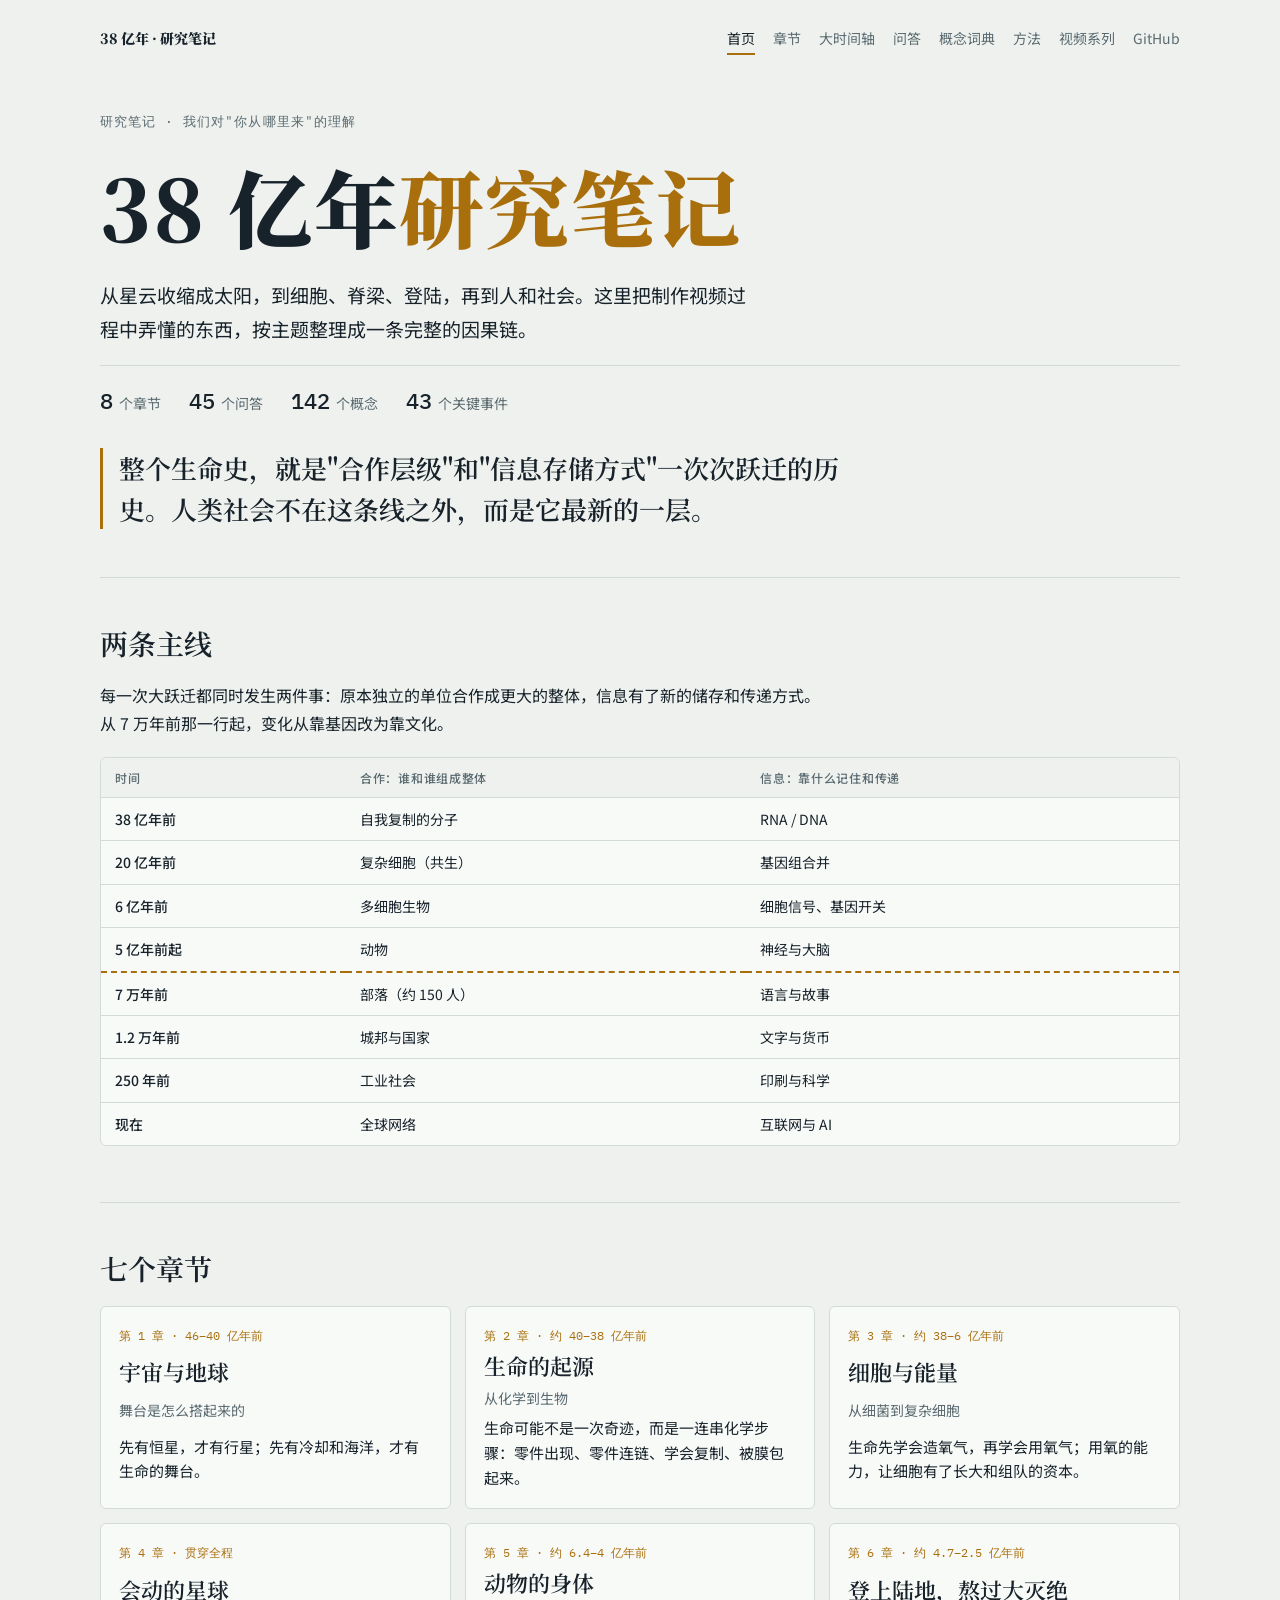
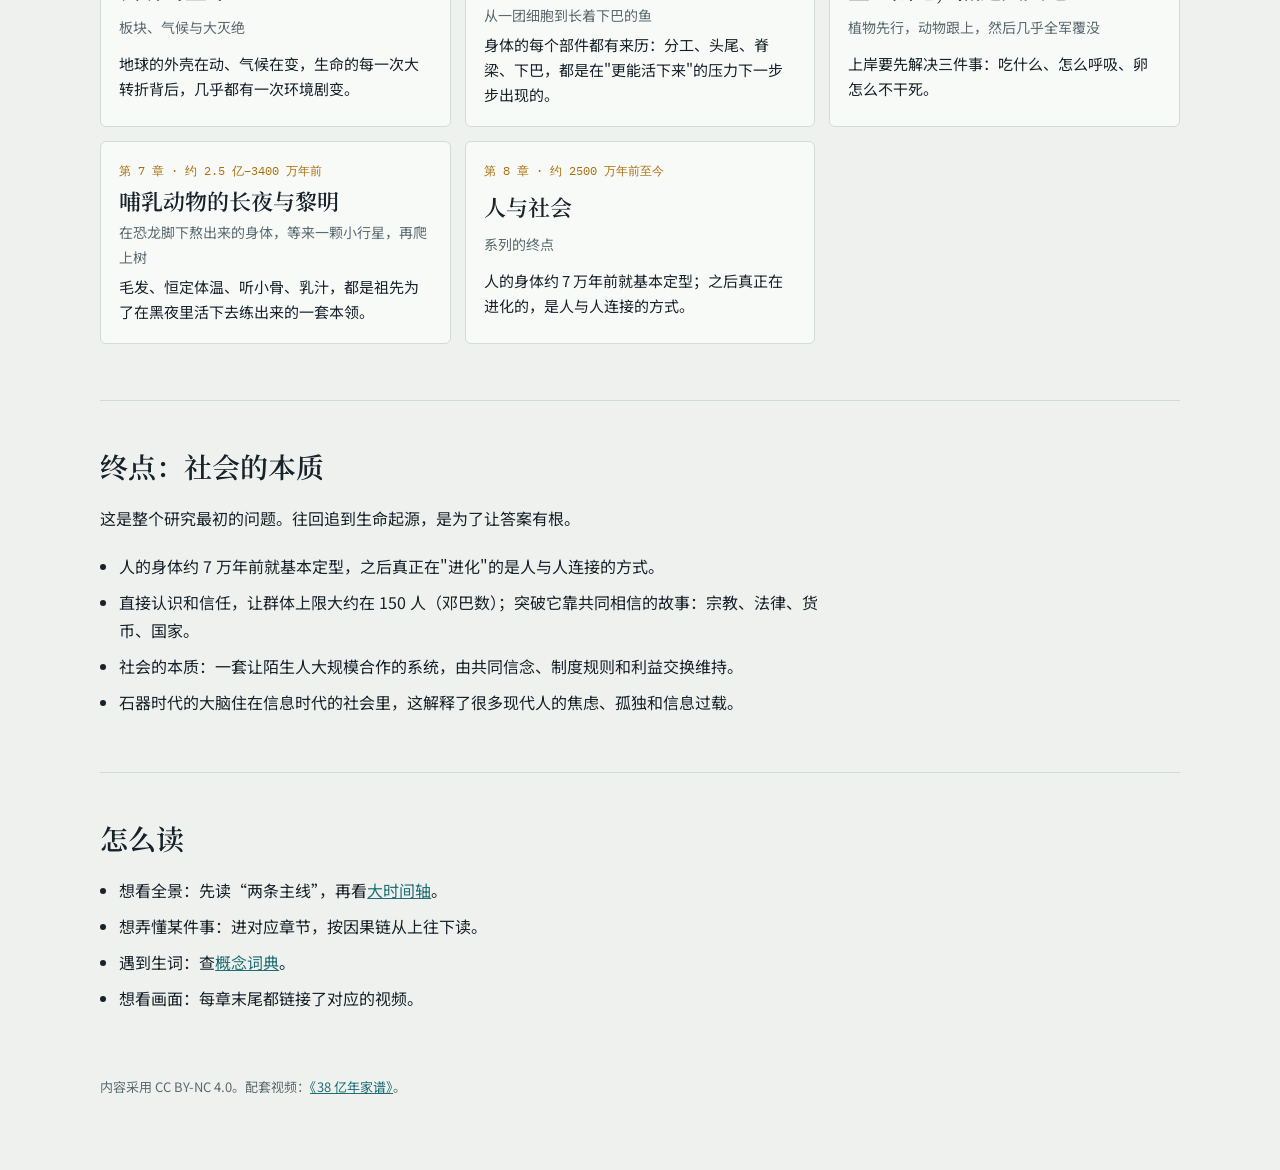
==== index.html @ 338f9023 "人与社会一章补上走出非洲：冰期海平面、迁徙路线、尼安德特人、肤色 Co-Authored-By: Claude Opus 5.5 <noreply@anthropic.com> Claude-Sess" ====
<!doctype html>
<html lang="zh-CN"><head><meta charset="utf-8"><meta name="viewport" content="width=device-width, initial-scale=1, viewport-fit=cover">
<title>38 亿年研究笔记</title><meta name="description" content="我们对“你从哪里来”的理解：两条主线、七个章节、大时间轴、问答与概念词典。"><link rel="preconnect" href="https://fonts.googleapis.com"><link rel="stylesheet" href="https://fonts.googleapis.com/css2?family=Noto+Serif+SC:wght@600;900&family=Noto+Sans+SC:wght@400;500;700&family=IBM+Plex+Mono:wght@400;500&display=swap"><link rel="stylesheet" href="style.css"></head>
<body><div class="wrap"><nav class="nav" aria-label="网站导航"><a class="brand" href="index.html">38 亿年 · 研究笔记</a><a href="index.html" aria-current="page">首页</a><a href="ch-earth.html">章节</a><a href="timeline.html">大时间轴</a><a href="questions.html">问答</a><a href="glossary.html">概念词典</a><a href="method.html">方法</a><a href="https://bluesky-rgb.github.io/38-billion-years-video/site/">视频系列</a><a href="https://github.com/bluesky-rgb/38-billion-years-research">GitHub</a></nav><header class="top"><p class="kicker">研究笔记 · 我们对"你从哪里来"的理解</p><h1>38 亿年<em>研究笔记</em></h1>
<p class="lede">从星云收缩成太阳，到细胞、脊梁、登陆，再到人和社会。这里把制作视频过程中弄懂的东西，按主题整理成一条完整的因果链。</p>
<div class="facts"><span><b>8</b>个章节</span><span><b>45</b>个问答</span><span><b>142</b>个概念</span><span><b>43</b>个关键事件</span></div></header>
<p class="thesis">整个生命史，就是&quot;合作层级&quot;和&quot;信息存储方式&quot;一次次跃迁的历史。人类社会不在这条线之外，而是它最新的一层。</p>
<section class="block"><h2>两条主线</h2><p class=col>每一次大跃迁都同时发生两件事：原本独立的单位合作成更大的整体，信息有了新的储存和传递方式。从 7 万年前那一行起，变化从靠基因改为靠文化。</p><div class="tbl"><table class="lines"><thead><tr><th>时间</th><th>合作：谁和谁组成整体</th><th>信息：靠什么记住和传递</th></tr></thead><tbody><tr><td class="k">38 亿年前</td><td>自我复制的分子</td><td>RNA / DNA</td></tr><tr><td class="k">20 亿年前</td><td>复杂细胞（共生）</td><td>基因组合并</td></tr><tr><td class="k">6 亿年前</td><td>多细胞生物</td><td>细胞信号、基因开关</td></tr><tr><td class="k">5 亿年前起</td><td>动物</td><td>神经与大脑</td></tr><tr class=gene><td class="k">7 万年前</td><td>部落（约 150 人）</td><td>语言与故事</td></tr><tr><td class="k">1.2 万年前</td><td>城邦与国家</td><td>文字与货币</td></tr><tr><td class="k">250 年前</td><td>工业社会</td><td>印刷与科学</td></tr><tr><td class="k">现在</td><td>全球网络</td><td>互联网与 AI</td></tr></tbody></table></div></section>
<section class="block"><h2>七个章节</h2><div class="chapters"><a class="chap" href="ch-earth.html"><span class="no">第 1 章 · 46–40 亿年前</span><h3>宇宙与地球</h3><span class="sub">舞台是怎么搭起来的</span><p>先有恒星，才有行星；先有冷却和海洋，才有生命的舞台。</p></a><a class="chap" href="ch-life.html"><span class="no">第 2 章 · 约 40–38 亿年前</span><h3>生命的起源</h3><span class="sub">从化学到生物</span><p>生命可能不是一次奇迹，而是一连串化学步骤：零件出现、零件连链、学会复制、被膜包起来。</p></a><a class="chap" href="ch-cell.html"><span class="no">第 3 章 · 约 38–6 亿年前</span><h3>细胞与能量</h3><span class="sub">从细菌到复杂细胞</span><p>生命先学会造氧气，再学会用氧气；用氧的能力，让细胞有了长大和组队的资本。</p></a><a class="chap" href="ch-planet.html"><span class="no">第 4 章 · 贯穿全程</span><h3>会动的星球</h3><span class="sub">板块、气候与大灭绝</span><p>地球的外壳在动、气候在变，生命的每一次大转折背后，几乎都有一次环境剧变。</p></a><a class="chap" href="ch-body.html"><span class="no">第 5 章 · 约 6.4–4 亿年前</span><h3>动物的身体</h3><span class="sub">从一团细胞到长着下巴的鱼</span><p>身体的每个部件都有来历：分工、头尾、脊梁、下巴，都是在&quot;更能活下来&quot;的压力下一步步出现的。</p></a><a class="chap" href="ch-land.html"><span class="no">第 6 章 · 约 4.7–2.5 亿年前</span><h3>登上陆地，熬过大灭绝</h3><span class="sub">植物先行，动物跟上，然后几乎全军覆没</span><p>上岸要先解决三件事：吃什么、怎么呼吸、卵怎么不干死。</p></a><a class="chap" href="ch-mammal.html"><span class="no">第 7 章 · 约 2.5 亿–3400 万年前</span><h3>哺乳动物的长夜与黎明</h3><span class="sub">在恐龙脚下熬出来的身体，等来一颗小行星，再爬上树</span><p>毛发、恒定体温、听小骨、乳汁，都是祖先为了在黑夜里活下去练出来的一套本领。</p></a><a class="chap" href="ch-human.html"><span class="no">第 8 章 · 约 2500 万年前至今</span><h3>人与社会</h3><span class="sub">系列的终点</span><p>人的身体约 7 万年前就基本定型；之后真正在进化的，是人与人连接的方式。</p></a></div></section>
<section class="block"><h2>终点：社会的本质</h2><p class=col>这是整个研究最初的问题。往回追到生命起源，是为了让答案有根。</p><ul class="plain"><li>人的身体约 7 万年前就基本定型，之后真正在&quot;进化&quot;的是人与人连接的方式。</li><li>直接认识和信任，让群体上限大约在 150 人（邓巴数）；突破它靠共同相信的故事：宗教、法律、货币、国家。</li><li>社会的本质：一套让陌生人大规模合作的系统，由共同信念、制度规则和利益交换维持。</li><li>石器时代的大脑住在信息时代的社会里，这解释了很多现代人的焦虑、孤独和信息过载。</li></ul></section>
<section class="block"><h2>怎么读</h2><ul class="plain"><li>想看全景：先读“两条主线”，再看<a href="timeline.html">大时间轴</a>。</li><li>想弄懂某件事：进对应章节，按因果链从上往下读。</li><li>遇到生词：查<a href="glossary.html">概念词典</a>。</li><li>想看画面：每章末尾都链接了对应的视频。</li></ul></section><p class="foot">内容采用 CC BY-NC 4.0。配套视频：<a href="https://bluesky-rgb.github.io/38-billion-years-video/site/">《38 亿年家谱》</a>。</p></div></body></html>
---- style.css ----
/* Layout: a field notebook of deep time — a narrow reading column, one wide timeline strip, episode cards as specimen sheets */
:root {
  --paper: #eef1ee; --sheet: #f8faf8; --ink: #17222a; --muted: #5a6a70; --rule: #d3dbd7;
  --gold: #a96f0c; --gold-soft: #f3e3c2; --sea: #1f6f74; --sea-soft: #d6ebe9; --rust: #a2462b;
  --display: "Noto Serif SC", "Songti SC", "STSong", serif;
  --body: "Noto Sans SC", "PingFang SC", "Microsoft YaHei", system-ui, sans-serif;
  --mono: "IBM Plex Mono", ui-monospace, "SFMono-Regular", Menlo, monospace;
}
@media (prefers-color-scheme: dark) { :root:not([data-theme="light"]) {
  --paper: #0f171c; --sheet: #16222a; --ink: #e7ece9; --muted: #98a8ad; --rule: #2a3a42;
  --gold: #f0c26a; --gold-soft: #3a2f1a; --sea: #6cc3c4; --sea-soft: #173238; --rust: #e98b6d; color-scheme: dark } }
:root[data-theme="dark"] {
  --paper: #0f171c; --sheet: #16222a; --ink: #e7ece9; --muted: #98a8ad; --rule: #2a3a42;
  --gold: #f0c26a; --gold-soft: #3a2f1a; --sea: #6cc3c4; --sea-soft: #173238; --rust: #e98b6d; color-scheme: dark }
* { box-sizing: border-box }
body { background: var(--paper); color: var(--ink); font-family: var(--body); font-size: 16px; line-height: 1.75;
  padding-left: max(16px, env(safe-area-inset-left, 0px)); padding-right: max(16px, env(safe-area-inset-right, 0px)); padding-block: 0 64px }
.wrap { max-width: 1080px; margin: 0 auto }
.col { max-width: 720px }
h1, h2, h3 { font-family: var(--display); text-wrap: balance; line-height: 1.25; margin: 0 }
p { margin: 0 }
a { color: var(--sea) }
a:focus-visible { outline: 2px solid var(--gold); outline-offset: 2px }
.mono { font-family: var(--mono); font-variant-numeric: tabular-nums }

.top { padding-block: 56px 28px; display: grid; gap: 20px }
.kicker { font-family: var(--mono); font-size: 13px; letter-spacing: .08em; color: var(--muted) }
h1 { font-size: clamp(44px, 9vw, 84px); font-weight: 900; letter-spacing: .02em }
h1 em { font-style: normal; color: var(--gold) }
.lede { font-size: 19px; max-width: 34em; color: var(--ink) }
.facts { display: flex; flex-wrap: wrap; gap: 8px 28px; font-size: 14px; color: var(--muted); border-top: 1px solid var(--rule); padding-top: 16px }
.facts b { font-family: var(--mono); font-weight: 500; color: var(--ink); font-size: 22px; margin-right: 6px }

.timeline { margin-block: 12px 8px; overflow-x: auto }
.timeline svg { min-width: 680px; width: 100%; height: auto; display: block }
.tl-bar { fill: var(--rule) } .tl-zone { fill: var(--gold-soft) } .tl-tick { stroke: var(--muted) }
.tl-lab { fill: var(--muted); font: 12px var(--mono) } .tl-note { fill: var(--muted); font: 12px var(--body) } .tl-lead { fill: none; stroke: var(--muted); stroke-width: 1 }
.tl-done { fill: var(--gold) } .tl-num { fill: var(--sheet); font: 500 10px var(--mono) }
.cap { font-size: 13px; color: var(--muted) }

section.block { padding-block: 48px 8px; border-top: 1px solid var(--rule); margin-top: 48px; display: grid; gap: 20px }
section.block > h2, .season h2 { font-size: 28px; font-weight: 600 }
.season { margin-top: 40px }
.season header { display: flex; align-items: baseline; justify-content: space-between; gap: 12px; flex-wrap: wrap; margin-bottom: 16px }
.season h2 span { font-family: var(--body); font-weight: 400; font-size: 17px; color: var(--muted); margin-left: 12px }
.count { font-family: var(--mono); font-size: 13px; color: var(--muted) }
.grid { display: grid; grid-template-columns: repeat(auto-fill, minmax(300px, 1fr)); gap: 16px }
.ep { display: grid; grid-template-columns: 96px 1fr; gap: 14px; background: var(--sheet); border: 1px solid var(--rule); border-radius: 6px; padding: 12px; min-width: 0 }
.play { position: relative; display: block; padding: 0; border: 0; background: none; cursor: pointer; border-radius: 3px; width: 96px; align-self: start }
.play img { width: 100%; height: auto; aspect-ratio: 9 / 16; object-fit: cover; border-radius: 3px; display: block; max-width: 100% }
.play .tri { position: absolute; inset: 0; margin: auto; width: 40px; height: 40px; border-radius: 50%; background: rgba(10, 16, 20, .62); box-shadow: 0 0 0 2px var(--gold) }
.play .tri::after { content: ""; position: absolute; left: 15px; top: 11px; border-style: solid; border-width: 9px 0 9px 14px; border-color: transparent transparent transparent #fff }
.play:hover .tri, .play:focus-visible .tri { background: var(--gold) }
.play:focus-visible { outline: 2px solid var(--gold); outline-offset: 2px }
dialog.player { border: 0; padding: 0; background: var(--sheet); color: var(--ink); border-radius: 8px; max-width: min(94vw, 460px); width: 100% }
dialog.player::backdrop { background: rgba(8, 12, 16, .78) }
.player video { display: block; width: 100%; max-height: 74vh; aspect-ratio: 9 / 16; background: #000; border-radius: 8px 8px 0 0 }
.player .pbar { display: flex; gap: 12px; justify-content: space-between; align-items: start; padding: 12px 14px }
.player .pbar p { font-size: 14px; line-height: 1.5 }
.player .pbar small { display: block; color: var(--sea); font-size: 13px }
.player .close { flex: none; font: inherit; font-size: 14px; padding: 6px 12px; border: 1px solid var(--rule); border-radius: 999px; background: transparent; color: var(--ink); cursor: pointer }
.ep-body { display: grid; gap: 4px; align-content: start; min-width: 0 }
.ep-no { font-family: var(--mono); font-size: 12px; color: var(--muted); display: flex; justify-content: space-between; gap: 8px }
.ep h3 { font-size: 19px; font-weight: 600 }
.era { font-family: var(--mono); font-size: 12px; color: var(--gold) }
.what { font-size: 14px; line-height: 1.6 }
.you { font-size: 13px; line-height: 1.55; color: var(--sea); margin-top: 4px }
.you span { display: block; font-size: 11px; letter-spacing: .06em; color: var(--muted) }
.terms { font-size: 12px; color: var(--muted); margin-top: 2px }
.ep.planned { grid-template-columns: 1fr; background: transparent; border-style: dashed }
.state { font-size: 11px; padding: 0 8px; border: 1px solid var(--rule); border-radius: 999px }
.state.review { color: var(--gold); border-color: var(--gold) }

.steps { list-style: none; padding: 0; margin: 0; display: grid; grid-template-columns: repeat(auto-fit, minmax(160px, 1fr)); gap: 0; border: 1px solid var(--rule); border-radius: 6px; overflow: hidden }
.steps li { padding: 16px; border-right: 1px solid var(--rule); background: var(--sheet); display: grid; gap: 4px; align-content: start }
.steps li:last-child { border-right: 0 }
.steps b { font-family: var(--mono); font-weight: 500; font-size: 12px; color: var(--gold) }
.steps strong { font-family: var(--display); font-size: 20px; font-weight: 600 }
.steps span { font-size: 14px; color: var(--muted); line-height: 1.55 }
.tbl { overflow-x: auto; border: 1px solid var(--rule); border-radius: 6px; background: var(--sheet) }
table { border-collapse: collapse; width: 100%; font-size: 14px; min-width: 560px }
th, td { text-align: left; padding: 10px 14px; border-bottom: 1px solid var(--rule); vertical-align: top; line-height: 1.6 }
th { font-weight: 500; font-size: 12px; letter-spacing: .06em; color: var(--muted); background: var(--paper) }
tr:last-child td { border-bottom: 0 }
td.k { white-space: nowrap; font-weight: 500 }
.card-demo { display: inline-grid; gap: 4px; padding: 14px 18px; border: 2px solid var(--gold); border-radius: 12px; background: var(--ink); color: var(--paper); max-width: 100% }
.card-demo b { color: var(--gold); font-size: 18px }
.three { display: grid; grid-template-columns: repeat(auto-fit, minmax(240px, 1fr)); gap: 16px }
.three > div { background: var(--sheet); border: 1px solid var(--rule); border-radius: 6px; padding: 18px; display: grid; gap: 10px; align-content: start; min-width: 0 }
.three h3 { font-size: 19px; font-weight: 600 }
.three ol, .three ul { margin: 0; padding-left: 1.2em; display: grid; gap: 6px; font-size: 15px; line-height: 1.6 }
.todo { list-style: none; padding: 0; margin: 0; display: grid; gap: 8px }
.todo li { display: flex; gap: 10px; align-items: baseline }
.todo li::before { content: ""; width: 14px; height: 14px; border: 1.5px solid var(--muted); border-radius: 3px; flex: none; transform: translateY(2px) }
pre { margin: 0; padding: 16px; background: var(--sheet); border: 1px solid var(--rule); border-radius: 6px; overflow-x: auto; font: 13px/1.7 var(--mono) }
.foot { margin-top: 56px; font-size: 13px; color: var(--muted) }
@media (max-width: 520px) { .ep { grid-template-columns: 80px 1fr } .play { width: 80px } .steps li { border-right: 0; border-bottom: 1px solid var(--rule) } }

/* ---- shared nav and sub pages ---- */
.nav { display: flex; flex-wrap: wrap; gap: 6px 18px; padding-block: 18px 0; font-size: 14px }
.nav a { color: var(--muted); text-decoration: none; padding-bottom: 2px; border-bottom: 2px solid transparent }
.nav a:hover { color: var(--ink) }
.nav a[aria-current="page"] { color: var(--ink); border-bottom-color: var(--gold) }
.nav .brand { font-family: var(--display); font-weight: 900; color: var(--ink); margin-right: auto }
.page-head { padding-block: 40px 8px; display: grid; gap: 12px }
.page-head h1 { font-size: clamp(32px, 6vw, 52px) }
.ep h3 a { color: inherit; text-decoration: none }
.ep h3 a:hover { color: var(--sea) }
.more { font-size: 13px; color: var(--sea); text-decoration: none }
.detail { display: grid; grid-template-columns: minmax(0, 300px) minmax(0, 1fr); gap: 32px; align-items: start; margin-top: 24px }
.detail video { width: 100%; aspect-ratio: 9 / 16; background: #000; border-radius: 6px; display: block; max-width: 100% }
.detail .side { display: grid; gap: 10px; position: sticky; top: calc(16px + env(safe-area-inset-top, 0px)) }
.flow { list-style: none; padding: 0; margin: 0; display: grid; gap: 0; border-left: 2px solid var(--rule) }
.flow > li { padding: 0 0 22px 22px; position: relative; display: grid; gap: 6px }
.flow > li::before { content: ""; position: absolute; left: -7px; top: 8px; width: 12px; height: 12px; border-radius: 50%; background: var(--paper); border: 2px solid var(--gold) }
.flow .lab { font-family: var(--mono); font-size: 12px; letter-spacing: .06em; color: var(--gold) }
.flow h3 { font-size: 20px; font-weight: 600 }
.flow ol { margin: 0; padding-left: 1.2em; display: grid; gap: 4px; font-size: 15px; line-height: 1.65 }
.flow p { font-size: 15px; line-height: 1.7 }
.chips { display: flex; flex-wrap: wrap; gap: 8px }
.chip { border: 1px solid var(--rule); background: var(--sheet); border-radius: 8px; padding: 8px 12px; display: grid; gap: 2px; font-size: 13px; line-height: 1.5; max-width: 100% }
.chip b { font-size: 14px; color: var(--gold) }
.script { display: grid; gap: 0; border: 1px solid var(--rule); border-radius: 6px; background: var(--sheet); overflow: hidden }
.script div { display: grid; grid-template-columns: 56px 1fr; gap: 12px; padding: 8px 14px; border-bottom: 1px solid var(--rule); font-size: 14px; line-height: 1.6 }
.script div:last-child { border-bottom: 0 }
.script time { font-family: var(--mono); font-size: 12px; color: var(--muted); padding-top: 2px }
.script .r { background: var(--paper) }
.pager { display: flex; justify-content: space-between; gap: 16px; flex-wrap: wrap; margin-top: 40px; padding-top: 16px; border-top: 1px solid var(--rule); font-size: 14px }
.pager a { color: var(--sea); text-decoration: none }
.note { background: var(--sheet); border: 1px solid var(--rule); border-radius: 6px; padding: 20px; display: grid; gap: 10px; min-width: 0 }
.note .q { font-size: 15px; color: var(--muted) }
.note .q::before { content: "问 "; font-family: var(--mono); color: var(--gold) }
.note ul { margin: 0; padding-left: 1.2em; display: grid; gap: 6px; font-size: 15px; line-height: 1.7 }
.note .tag { font-family: var(--mono); font-size: 12px; color: var(--sea) }
.notes { display: grid; gap: 16px }
.log { list-style: none; padding: 0; margin: 0; display: grid; gap: 0 }
.log li { display: grid; grid-template-columns: 96px 56px 1fr; gap: 12px; padding: 10px 0; border-bottom: 1px solid var(--rule); font-size: 15px; line-height: 1.6 }
.log time { font-family: var(--mono); font-size: 12px; color: var(--muted); padding-top: 3px }
.kind { font-size: 12px; padding: 0 8px; border-radius: 999px; border: 1px solid var(--rule); height: fit-content; text-align: center }
.kind.k-修正 { color: var(--rust); border-color: var(--rust) }
.kind.k-制作 { color: var(--sea); border-color: var(--sea) }
.kind.k-决策, .kind.k-方向 { color: var(--gold); border-color: var(--gold) }
@media (max-width: 720px) { .detail { grid-template-columns: 1fr } .detail .side { position: static; max-width: 300px } .log li { grid-template-columns: 1fr; gap: 2px } }

.plain { margin: 0; padding-left: 1.2em; display: grid; gap: 8px; font-size: 16px; line-height: 1.75; max-width: 46em }
.lines td.muted { color: var(--muted); font-size: 13px }
.lines tr.gene td { border-top: 2px dashed var(--gold) }
.cards3 { display: grid; grid-template-columns: repeat(auto-fill, minmax(220px, 1fr)); gap: 12px }
.cards3 > div { background: var(--sheet); border: 1px solid var(--rule); border-radius: 6px; padding: 16px; display: grid; gap: 6px; align-content: start; min-width: 0 }
.cards3 h3 { font-size: 18px; font-weight: 600 } .cards3 p { font-size: 14px; line-height: 1.6 }
.three p { font-size: 15px; line-height: 1.7 }
.gloss { margin-top: 32px } .gloss h2 { font-size: 20px; font-weight: 600; margin-bottom: 12px } .gloss h2 a { color: inherit; text-decoration: none } .gloss h2 a:hover { color: var(--sea) }
.gloss dl { margin: 0; display: grid; grid-template-columns: repeat(auto-fill, minmax(260px, 1fr)); gap: 10px }
.gloss dl > div { background: var(--sheet); border: 1px solid var(--rule); border-radius: 6px; padding: 12px 14px; min-width: 0 }
.gloss dt { font-weight: 700; color: var(--gold); font-size: 15px } .gloss dd { margin: 2px 0 0; font-size: 14px; line-height: 1.6 }

.tour { display: grid; grid-template-columns: repeat(auto-fill, minmax(200px, 1fr)); gap: 10px; margin-block: 8px 28px }
.tour a { display: grid; gap: 2px; padding: 12px 14px; border: 1px solid var(--rule); border-radius: 6px; background: var(--sheet); color: var(--ink); text-decoration: none; min-width: 0 }
.tour a:hover, .tour a:focus-visible { border-color: var(--gold) }
.tour b { font-family: var(--display); font-size: 17px; font-weight: 600 } .tour span { font-size: 13px; color: var(--muted); line-height: 1.5 }
/* ---- research site ---- */
.chapters { display: grid; grid-template-columns: repeat(auto-fill, minmax(300px, 1fr)); gap: 14px }
.chap { display: grid; gap: 6px; padding: 18px; background: var(--sheet); border: 1px solid var(--rule); border-radius: 6px; color: var(--ink); text-decoration: none; min-width: 0 }
.chap:hover, .chap:focus-visible { border-color: var(--gold) }
.chap .no { font-family: var(--mono); font-size: 12px; color: var(--gold) }
.chap h3 { font-size: 22px; font-weight: 600 } .chap .sub { font-size: 14px; color: var(--muted) } .chap p { font-size: 15px; line-height: 1.65 }
.thesis { font-family: var(--display); font-size: clamp(20px, 3.4vw, 26px); line-height: 1.55; font-weight: 600; max-width: 30em; border-left: 3px solid var(--gold); padding-left: 16px }
.chain { list-style: none; padding: 0; margin: 0; display: grid; gap: 0; counter-reset: c }
.chain li { counter-increment: c; display: grid; grid-template-columns: 36px 1fr; gap: 12px; align-items: start; font-size: 16px; line-height: 1.7; padding-bottom: 6px }
.chain li::before { content: counter(c); font-family: var(--mono); font-size: 13px; color: var(--gold); border: 1.5px solid var(--gold); border-radius: 50%; width: 28px; height: 28px; display: grid; place-items: center; margin-top: 1px }
.chain li + li { position: relative }
.chain li:not(:last-child)::after { content: ""; position: absolute; left: 14px; top: 30px; bottom: -2px; width: 1.5px; background: var(--rule) }
.chain li { position: relative }
.open { margin: 0; padding-left: 1.2em; display: grid; gap: 6px; font-size: 15px; line-height: 1.7; color: var(--ink) }
.vids { display: flex; flex-wrap: wrap; gap: 10px }
.vids a { display: grid; grid-template-columns: 54px 1fr; gap: 10px; align-items: center; padding: 8px; border: 1px solid var(--rule); border-radius: 6px; background: var(--sheet); color: var(--ink); text-decoration: none; max-width: 100%; min-width: 0 }
.vids img { width: 54px; height: 96px; object-fit: cover; border-radius: 3px }
.vids b { font-size: 15px; display: block } .vids span { font-size: 12px; color: var(--muted) }
.search { width: 100%; max-width: 420px; font: inherit; padding: 10px 14px; border: 1px solid var(--rule); border-radius: 6px; background: var(--sheet); color: var(--ink) }
.search:focus-visible { outline: 2px solid var(--gold); outline-offset: 1px }
.dt { display: grid; gap: 0 }
.dt li { display: grid; grid-template-columns: 120px 1fr auto; gap: 14px; padding: 9px 0; border-bottom: 1px solid var(--rule); align-items: baseline; font-size: 15px }
.dt time { font-family: var(--mono); font-size: 13px; color: var(--gold); text-align: right }
.dt .c { font-size: 12px; color: var(--muted) }
@media (max-width: 560px) { .dt li { grid-template-columns: 92px 1fr } .dt .c { grid-column: 2 } }
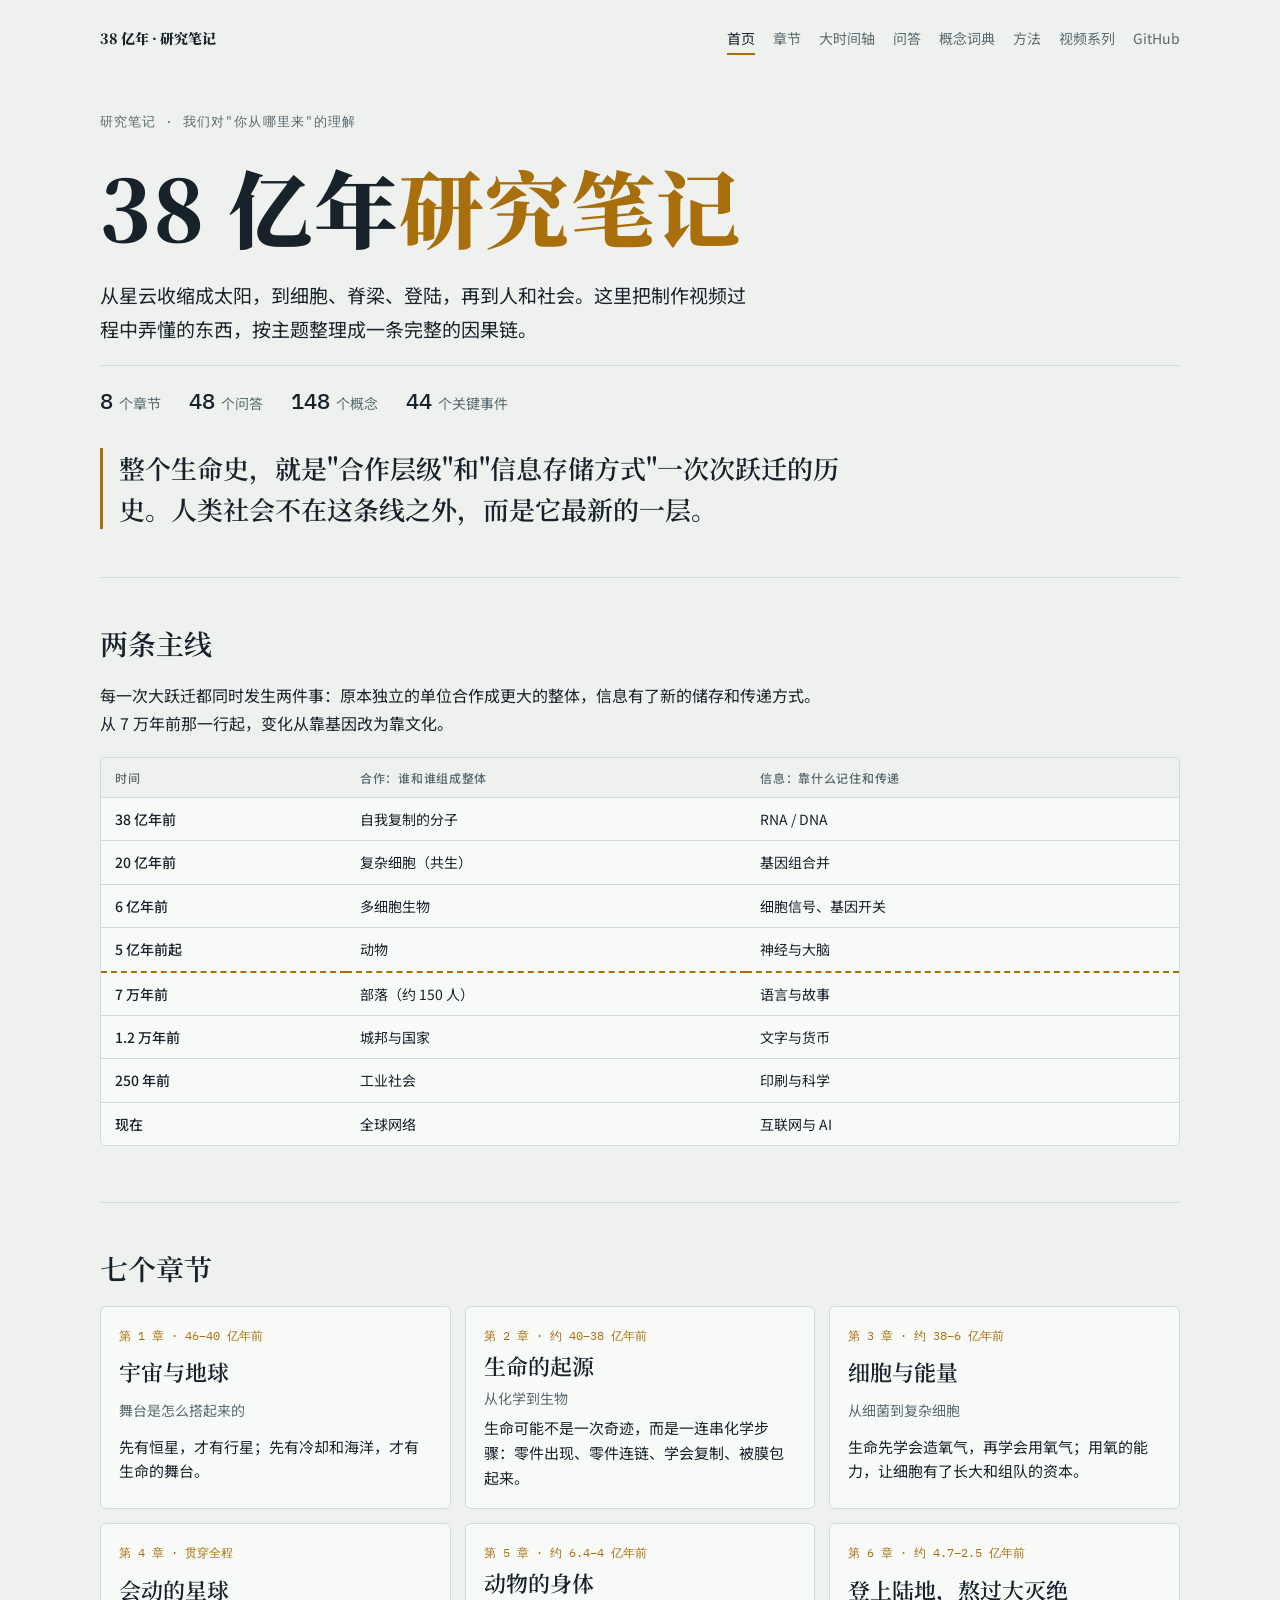
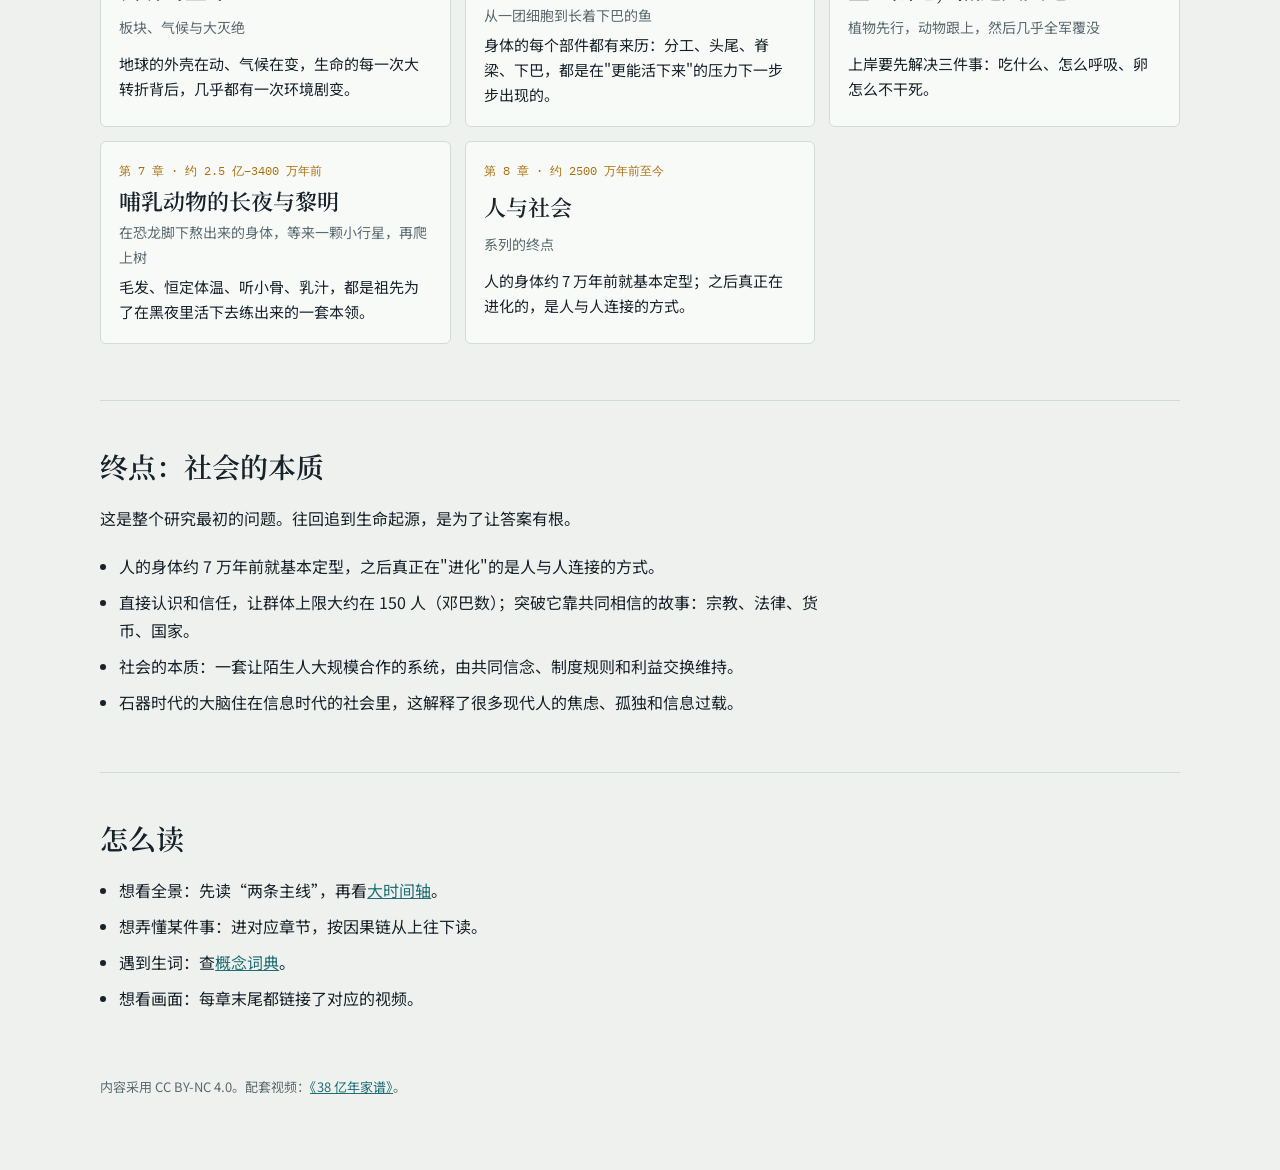
==== commit 391acf40: "人与社会一章收尾：150 人、共同的故事（及其他解释）、累积文化、农业 Co-Authored-By: Claude Opus 5.5 <noreply@anthropic.com> Claude-S" ====
--- a/index.html
+++ b/index.html
@@ -3,7 +3,7 @@
 <title>38 亿年研究笔记</title><meta name="description" content="我们对“你从哪里来”的理解：两条主线、七个章节、大时间轴、问答与概念词典。"><link rel="preconnect" href="https://fonts.googleapis.com"><link rel="stylesheet" href="https://fonts.googleapis.com/css2?family=Noto+Serif+SC:wght@600;900&family=Noto+Sans+SC:wght@400;500;700&family=IBM+Plex+Mono:wght@400;500&display=swap"><link rel="stylesheet" href="style.css"></head>
 <body><div class="wrap"><nav class="nav" aria-label="网站导航"><a class="brand" href="index.html">38 亿年 · 研究笔记</a><a href="index.html" aria-current="page">首页</a><a href="ch-earth.html">章节</a><a href="timeline.html">大时间轴</a><a href="questions.html">问答</a><a href="glossary.html">概念词典</a><a href="method.html">方法</a><a href="https://bluesky-rgb.github.io/38-billion-years-video/site/">视频系列</a><a href="https://github.com/bluesky-rgb/38-billion-years-research">GitHub</a></nav><header class="top"><p class="kicker">研究笔记 · 我们对"你从哪里来"的理解</p><h1>38 亿年<em>研究笔记</em></h1>
 <p class="lede">从星云收缩成太阳，到细胞、脊梁、登陆，再到人和社会。这里把制作视频过程中弄懂的东西，按主题整理成一条完整的因果链。</p>
-<div class="facts"><span><b>8</b>个章节</span><span><b>45</b>个问答</span><span><b>142</b>个概念</span><span><b>43</b>个关键事件</span></div></header>
+<div class="facts"><span><b>8</b>个章节</span><span><b>48</b>个问答</span><span><b>148</b>个概念</span><span><b>44</b>个关键事件</span></div></header>
 <p class="thesis">整个生命史，就是&quot;合作层级&quot;和&quot;信息存储方式&quot;一次次跃迁的历史。人类社会不在这条线之外，而是它最新的一层。</p>
 <section class="block"><h2>两条主线</h2><p class=col>每一次大跃迁都同时发生两件事：原本独立的单位合作成更大的整体，信息有了新的储存和传递方式。从 7 万年前那一行起，变化从靠基因改为靠文化。</p><div class="tbl"><table class="lines"><thead><tr><th>时间</th><th>合作：谁和谁组成整体</th><th>信息：靠什么记住和传递</th></tr></thead><tbody><tr><td class="k">38 亿年前</td><td>自我复制的分子</td><td>RNA / DNA</td></tr><tr><td class="k">20 亿年前</td><td>复杂细胞（共生）</td><td>基因组合并</td></tr><tr><td class="k">6 亿年前</td><td>多细胞生物</td><td>细胞信号、基因开关</td></tr><tr><td class="k">5 亿年前起</td><td>动物</td><td>神经与大脑</td></tr><tr class=gene><td class="k">7 万年前</td><td>部落（约 150 人）</td><td>语言与故事</td></tr><tr><td class="k">1.2 万年前</td><td>城邦与国家</td><td>文字与货币</td></tr><tr><td class="k">250 年前</td><td>工业社会</td><td>印刷与科学</td></tr><tr><td class="k">现在</td><td>全球网络</td><td>互联网与 AI</td></tr></tbody></table></div></section>
 <section class="block"><h2>七个章节</h2><div class="chapters"><a class="chap" href="ch-earth.html"><span class="no">第 1 章 · 46–40 亿年前</span><h3>宇宙与地球</h3><span class="sub">舞台是怎么搭起来的</span><p>先有恒星，才有行星；先有冷却和海洋，才有生命的舞台。</p></a><a class="chap" href="ch-life.html"><span class="no">第 2 章 · 约 40–38 亿年前</span><h3>生命的起源</h3><span class="sub">从化学到生物</span><p>生命可能不是一次奇迹，而是一连串化学步骤：零件出现、零件连链、学会复制、被膜包起来。</p></a><a class="chap" href="ch-cell.html"><span class="no">第 3 章 · 约 38–6 亿年前</span><h3>细胞与能量</h3><span class="sub">从细菌到复杂细胞</span><p>生命先学会造氧气，再学会用氧气；用氧的能力，让细胞有了长大和组队的资本。</p></a><a class="chap" href="ch-planet.html"><span class="no">第 4 章 · 贯穿全程</span><h3>会动的星球</h3><span class="sub">板块、气候与大灭绝</span><p>地球的外壳在动、气候在变，生命的每一次大转折背后，几乎都有一次环境剧变。</p></a><a class="chap" href="ch-body.html"><span class="no">第 5 章 · 约 6.4–4 亿年前</span><h3>动物的身体</h3><span class="sub">从一团细胞到长着下巴的鱼</span><p>身体的每个部件都有来历：分工、头尾、脊梁、下巴，都是在&quot;更能活下来&quot;的压力下一步步出现的。</p></a><a class="chap" href="ch-land.html"><span class="no">第 6 章 · 约 4.7–2.5 亿年前</span><h3>登上陆地，熬过大灭绝</h3><span class="sub">植物先行，动物跟上，然后几乎全军覆没</span><p>上岸要先解决三件事：吃什么、怎么呼吸、卵怎么不干死。</p></a><a class="chap" href="ch-mammal.html"><span class="no">第 7 章 · 约 2.5 亿–3400 万年前</span><h3>哺乳动物的长夜与黎明</h3><span class="sub">在恐龙脚下熬出来的身体，等来一颗小行星，再爬上树</span><p>毛发、恒定体温、听小骨、乳汁，都是祖先为了在黑夜里活下去练出来的一套本领。</p></a><a class="chap" href="ch-human.html"><span class="no">第 8 章 · 约 2500 万年前至今</span><h3>人与社会</h3><span class="sub">系列的终点</span><p>人的身体约 7 万年前就基本定型；之后真正在进化的，是人与人连接的方式。</p></a></div></section>
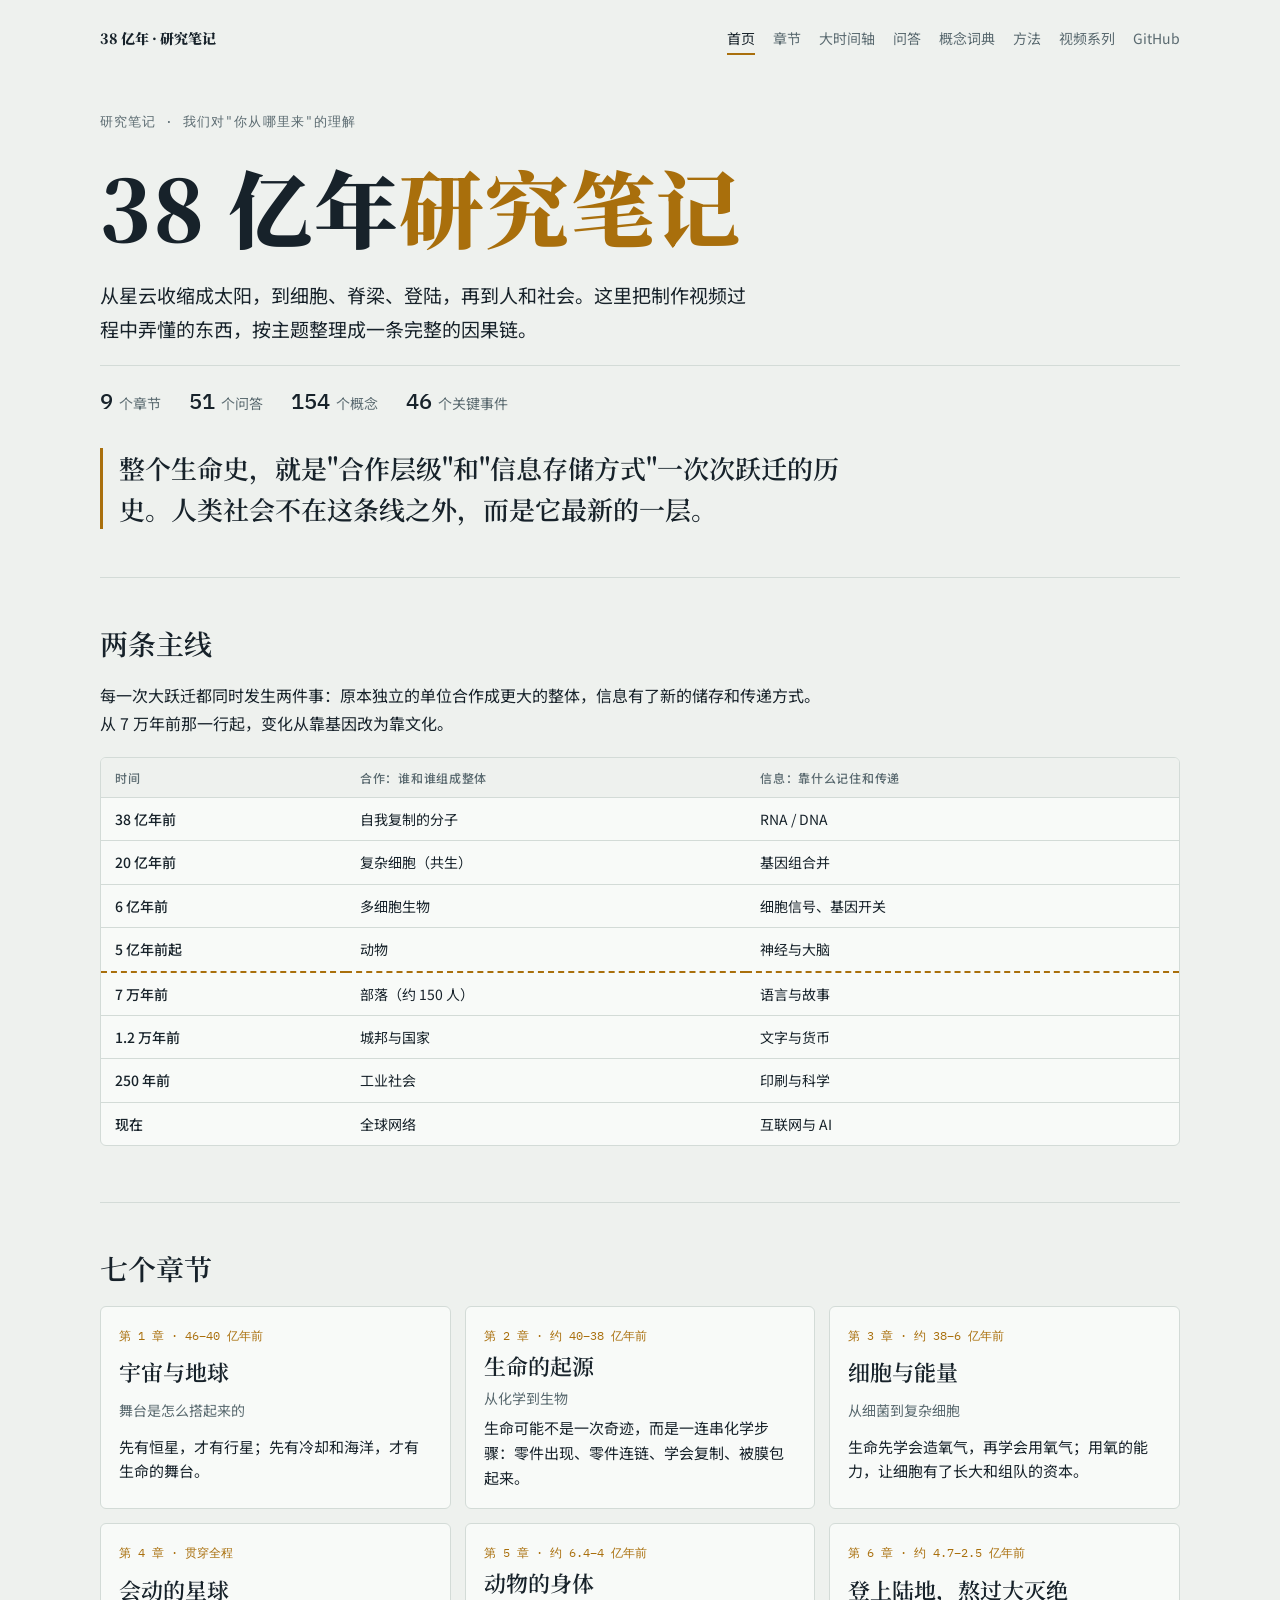
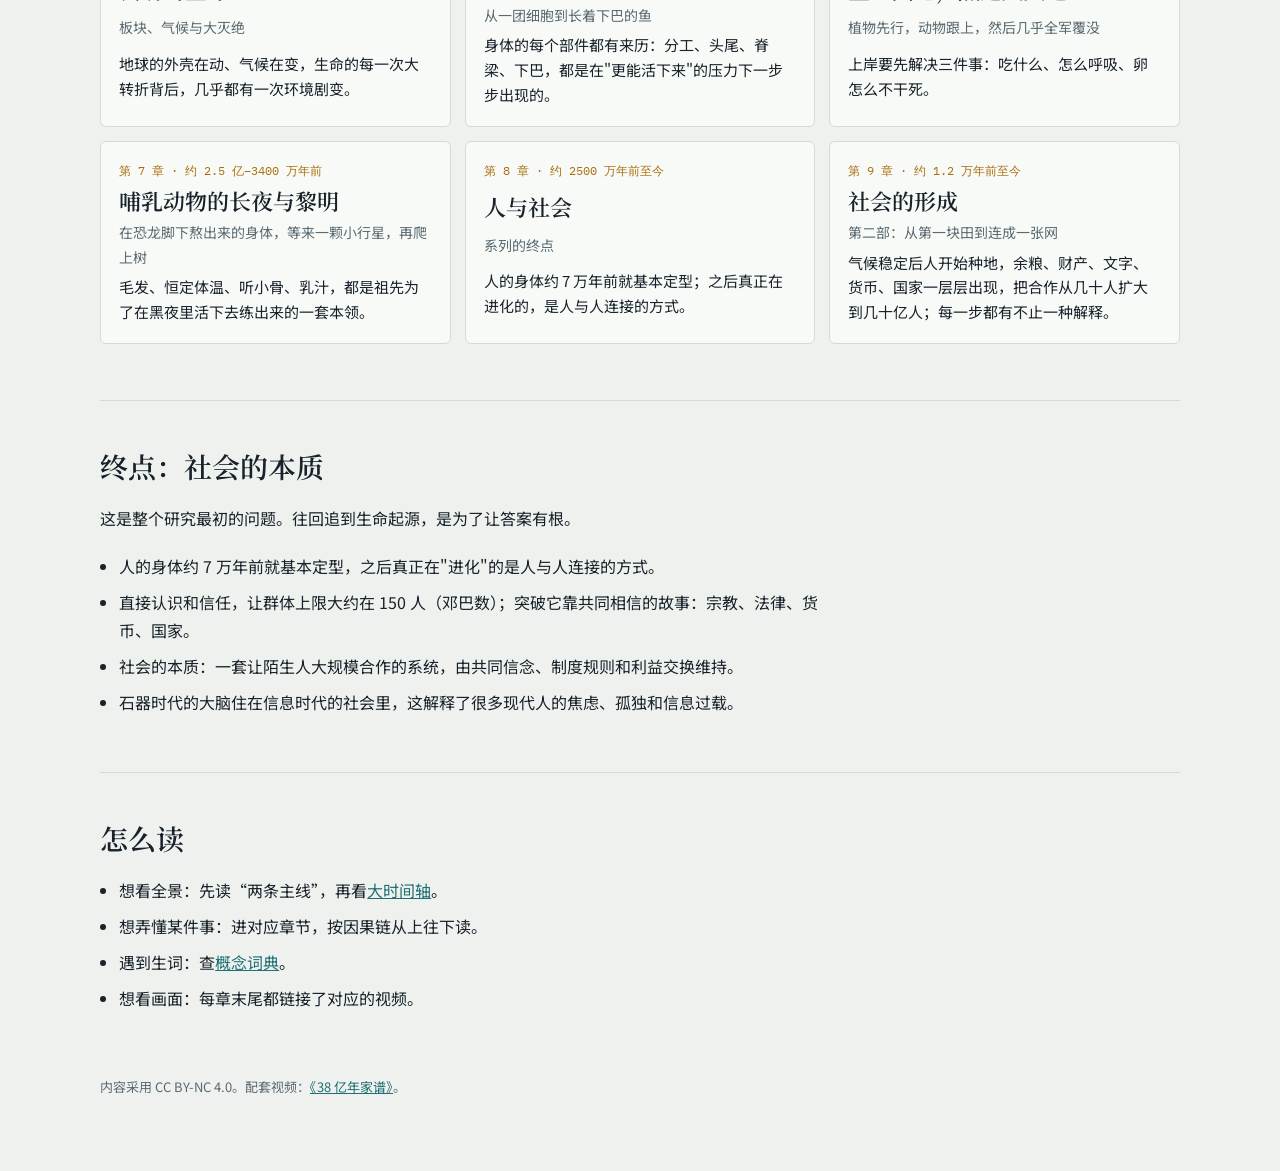
==== commit 73df478c: "研究网页支持第二部剧集标签，修复构建 Co-Authored-By: Claude Opus 5.5 <noreply@anthropic.com> Claude-Session: https://c" ====
--- a/index.html
+++ b/index.html
@@ -3,9 +3,9 @@
 <title>38 亿年研究笔记</title><meta name="description" content="我们对“你从哪里来”的理解：两条主线、七个章节、大时间轴、问答与概念词典。"><link rel="preconnect" href="https://fonts.googleapis.com"><link rel="stylesheet" href="https://fonts.googleapis.com/css2?family=Noto+Serif+SC:wght@600;900&family=Noto+Sans+SC:wght@400;500;700&family=IBM+Plex+Mono:wght@400;500&display=swap"><link rel="stylesheet" href="style.css"></head>
 <body><div class="wrap"><nav class="nav" aria-label="网站导航"><a class="brand" href="index.html">38 亿年 · 研究笔记</a><a href="index.html" aria-current="page">首页</a><a href="ch-earth.html">章节</a><a href="timeline.html">大时间轴</a><a href="questions.html">问答</a><a href="glossary.html">概念词典</a><a href="method.html">方法</a><a href="https://bluesky-rgb.github.io/38-billion-years-video/site/">视频系列</a><a href="https://github.com/bluesky-rgb/38-billion-years-research">GitHub</a></nav><header class="top"><p class="kicker">研究笔记 · 我们对"你从哪里来"的理解</p><h1>38 亿年<em>研究笔记</em></h1>
 <p class="lede">从星云收缩成太阳，到细胞、脊梁、登陆，再到人和社会。这里把制作视频过程中弄懂的东西，按主题整理成一条完整的因果链。</p>
-<div class="facts"><span><b>8</b>个章节</span><span><b>48</b>个问答</span><span><b>148</b>个概念</span><span><b>44</b>个关键事件</span></div></header>
+<div class="facts"><span><b>9</b>个章节</span><span><b>51</b>个问答</span><span><b>154</b>个概念</span><span><b>46</b>个关键事件</span></div></header>
 <p class="thesis">整个生命史，就是&quot;合作层级&quot;和&quot;信息存储方式&quot;一次次跃迁的历史。人类社会不在这条线之外，而是它最新的一层。</p>
 <section class="block"><h2>两条主线</h2><p class=col>每一次大跃迁都同时发生两件事：原本独立的单位合作成更大的整体，信息有了新的储存和传递方式。从 7 万年前那一行起，变化从靠基因改为靠文化。</p><div class="tbl"><table class="lines"><thead><tr><th>时间</th><th>合作：谁和谁组成整体</th><th>信息：靠什么记住和传递</th></tr></thead><tbody><tr><td class="k">38 亿年前</td><td>自我复制的分子</td><td>RNA / DNA</td></tr><tr><td class="k">20 亿年前</td><td>复杂细胞（共生）</td><td>基因组合并</td></tr><tr><td class="k">6 亿年前</td><td>多细胞生物</td><td>细胞信号、基因开关</td></tr><tr><td class="k">5 亿年前起</td><td>动物</td><td>神经与大脑</td></tr><tr class=gene><td class="k">7 万年前</td><td>部落（约 150 人）</td><td>语言与故事</td></tr><tr><td class="k">1.2 万年前</td><td>城邦与国家</td><td>文字与货币</td></tr><tr><td class="k">250 年前</td><td>工业社会</td><td>印刷与科学</td></tr><tr><td class="k">现在</td><td>全球网络</td><td>互联网与 AI</td></tr></tbody></table></div></section>
-<section class="block"><h2>七个章节</h2><div class="chapters"><a class="chap" href="ch-earth.html"><span class="no">第 1 章 · 46–40 亿年前</span><h3>宇宙与地球</h3><span class="sub">舞台是怎么搭起来的</span><p>先有恒星，才有行星；先有冷却和海洋，才有生命的舞台。</p></a><a class="chap" href="ch-life.html"><span class="no">第 2 章 · 约 40–38 亿年前</span><h3>生命的起源</h3><span class="sub">从化学到生物</span><p>生命可能不是一次奇迹，而是一连串化学步骤：零件出现、零件连链、学会复制、被膜包起来。</p></a><a class="chap" href="ch-cell.html"><span class="no">第 3 章 · 约 38–6 亿年前</span><h3>细胞与能量</h3><span class="sub">从细菌到复杂细胞</span><p>生命先学会造氧气，再学会用氧气；用氧的能力，让细胞有了长大和组队的资本。</p></a><a class="chap" href="ch-planet.html"><span class="no">第 4 章 · 贯穿全程</span><h3>会动的星球</h3><span class="sub">板块、气候与大灭绝</span><p>地球的外壳在动、气候在变，生命的每一次大转折背后，几乎都有一次环境剧变。</p></a><a class="chap" href="ch-body.html"><span class="no">第 5 章 · 约 6.4–4 亿年前</span><h3>动物的身体</h3><span class="sub">从一团细胞到长着下巴的鱼</span><p>身体的每个部件都有来历：分工、头尾、脊梁、下巴，都是在&quot;更能活下来&quot;的压力下一步步出现的。</p></a><a class="chap" href="ch-land.html"><span class="no">第 6 章 · 约 4.7–2.5 亿年前</span><h3>登上陆地，熬过大灭绝</h3><span class="sub">植物先行，动物跟上，然后几乎全军覆没</span><p>上岸要先解决三件事：吃什么、怎么呼吸、卵怎么不干死。</p></a><a class="chap" href="ch-mammal.html"><span class="no">第 7 章 · 约 2.5 亿–3400 万年前</span><h3>哺乳动物的长夜与黎明</h3><span class="sub">在恐龙脚下熬出来的身体，等来一颗小行星，再爬上树</span><p>毛发、恒定体温、听小骨、乳汁，都是祖先为了在黑夜里活下去练出来的一套本领。</p></a><a class="chap" href="ch-human.html"><span class="no">第 8 章 · 约 2500 万年前至今</span><h3>人与社会</h3><span class="sub">系列的终点</span><p>人的身体约 7 万年前就基本定型；之后真正在进化的，是人与人连接的方式。</p></a></div></section>
+<section class="block"><h2>七个章节</h2><div class="chapters"><a class="chap" href="ch-earth.html"><span class="no">第 1 章 · 46–40 亿年前</span><h3>宇宙与地球</h3><span class="sub">舞台是怎么搭起来的</span><p>先有恒星，才有行星；先有冷却和海洋，才有生命的舞台。</p></a><a class="chap" href="ch-life.html"><span class="no">第 2 章 · 约 40–38 亿年前</span><h3>生命的起源</h3><span class="sub">从化学到生物</span><p>生命可能不是一次奇迹，而是一连串化学步骤：零件出现、零件连链、学会复制、被膜包起来。</p></a><a class="chap" href="ch-cell.html"><span class="no">第 3 章 · 约 38–6 亿年前</span><h3>细胞与能量</h3><span class="sub">从细菌到复杂细胞</span><p>生命先学会造氧气，再学会用氧气；用氧的能力，让细胞有了长大和组队的资本。</p></a><a class="chap" href="ch-planet.html"><span class="no">第 4 章 · 贯穿全程</span><h3>会动的星球</h3><span class="sub">板块、气候与大灭绝</span><p>地球的外壳在动、气候在变，生命的每一次大转折背后，几乎都有一次环境剧变。</p></a><a class="chap" href="ch-body.html"><span class="no">第 5 章 · 约 6.4–4 亿年前</span><h3>动物的身体</h3><span class="sub">从一团细胞到长着下巴的鱼</span><p>身体的每个部件都有来历：分工、头尾、脊梁、下巴，都是在&quot;更能活下来&quot;的压力下一步步出现的。</p></a><a class="chap" href="ch-land.html"><span class="no">第 6 章 · 约 4.7–2.5 亿年前</span><h3>登上陆地，熬过大灭绝</h3><span class="sub">植物先行，动物跟上，然后几乎全军覆没</span><p>上岸要先解决三件事：吃什么、怎么呼吸、卵怎么不干死。</p></a><a class="chap" href="ch-mammal.html"><span class="no">第 7 章 · 约 2.5 亿–3400 万年前</span><h3>哺乳动物的长夜与黎明</h3><span class="sub">在恐龙脚下熬出来的身体，等来一颗小行星，再爬上树</span><p>毛发、恒定体温、听小骨、乳汁，都是祖先为了在黑夜里活下去练出来的一套本领。</p></a><a class="chap" href="ch-human.html"><span class="no">第 8 章 · 约 2500 万年前至今</span><h3>人与社会</h3><span class="sub">系列的终点</span><p>人的身体约 7 万年前就基本定型；之后真正在进化的，是人与人连接的方式。</p></a><a class="chap" href="ch-society.html"><span class="no">第 9 章 · 约 1.2 万年前至今</span><h3>社会的形成</h3><span class="sub">第二部：从第一块田到连成一张网</span><p>气候稳定后人开始种地，余粮、财产、文字、货币、国家一层层出现，把合作从几十人扩大到几十亿人；每一步都有不止一种解释。</p></a></div></section>
 <section class="block"><h2>终点：社会的本质</h2><p class=col>这是整个研究最初的问题。往回追到生命起源，是为了让答案有根。</p><ul class="plain"><li>人的身体约 7 万年前就基本定型，之后真正在&quot;进化&quot;的是人与人连接的方式。</li><li>直接认识和信任，让群体上限大约在 150 人（邓巴数）；突破它靠共同相信的故事：宗教、法律、货币、国家。</li><li>社会的本质：一套让陌生人大规模合作的系统，由共同信念、制度规则和利益交换维持。</li><li>石器时代的大脑住在信息时代的社会里，这解释了很多现代人的焦虑、孤独和信息过载。</li></ul></section>
 <section class="block"><h2>怎么读</h2><ul class="plain"><li>想看全景：先读“两条主线”，再看<a href="timeline.html">大时间轴</a>。</li><li>想弄懂某件事：进对应章节，按因果链从上往下读。</li><li>遇到生词：查<a href="glossary.html">概念词典</a>。</li><li>想看画面：每章末尾都链接了对应的视频。</li></ul></section><p class="foot">内容采用 CC BY-NC 4.0。配套视频：<a href="https://bluesky-rgb.github.io/38-billion-years-video/site/">《38 亿年家谱》</a>。</p></div></body></html>
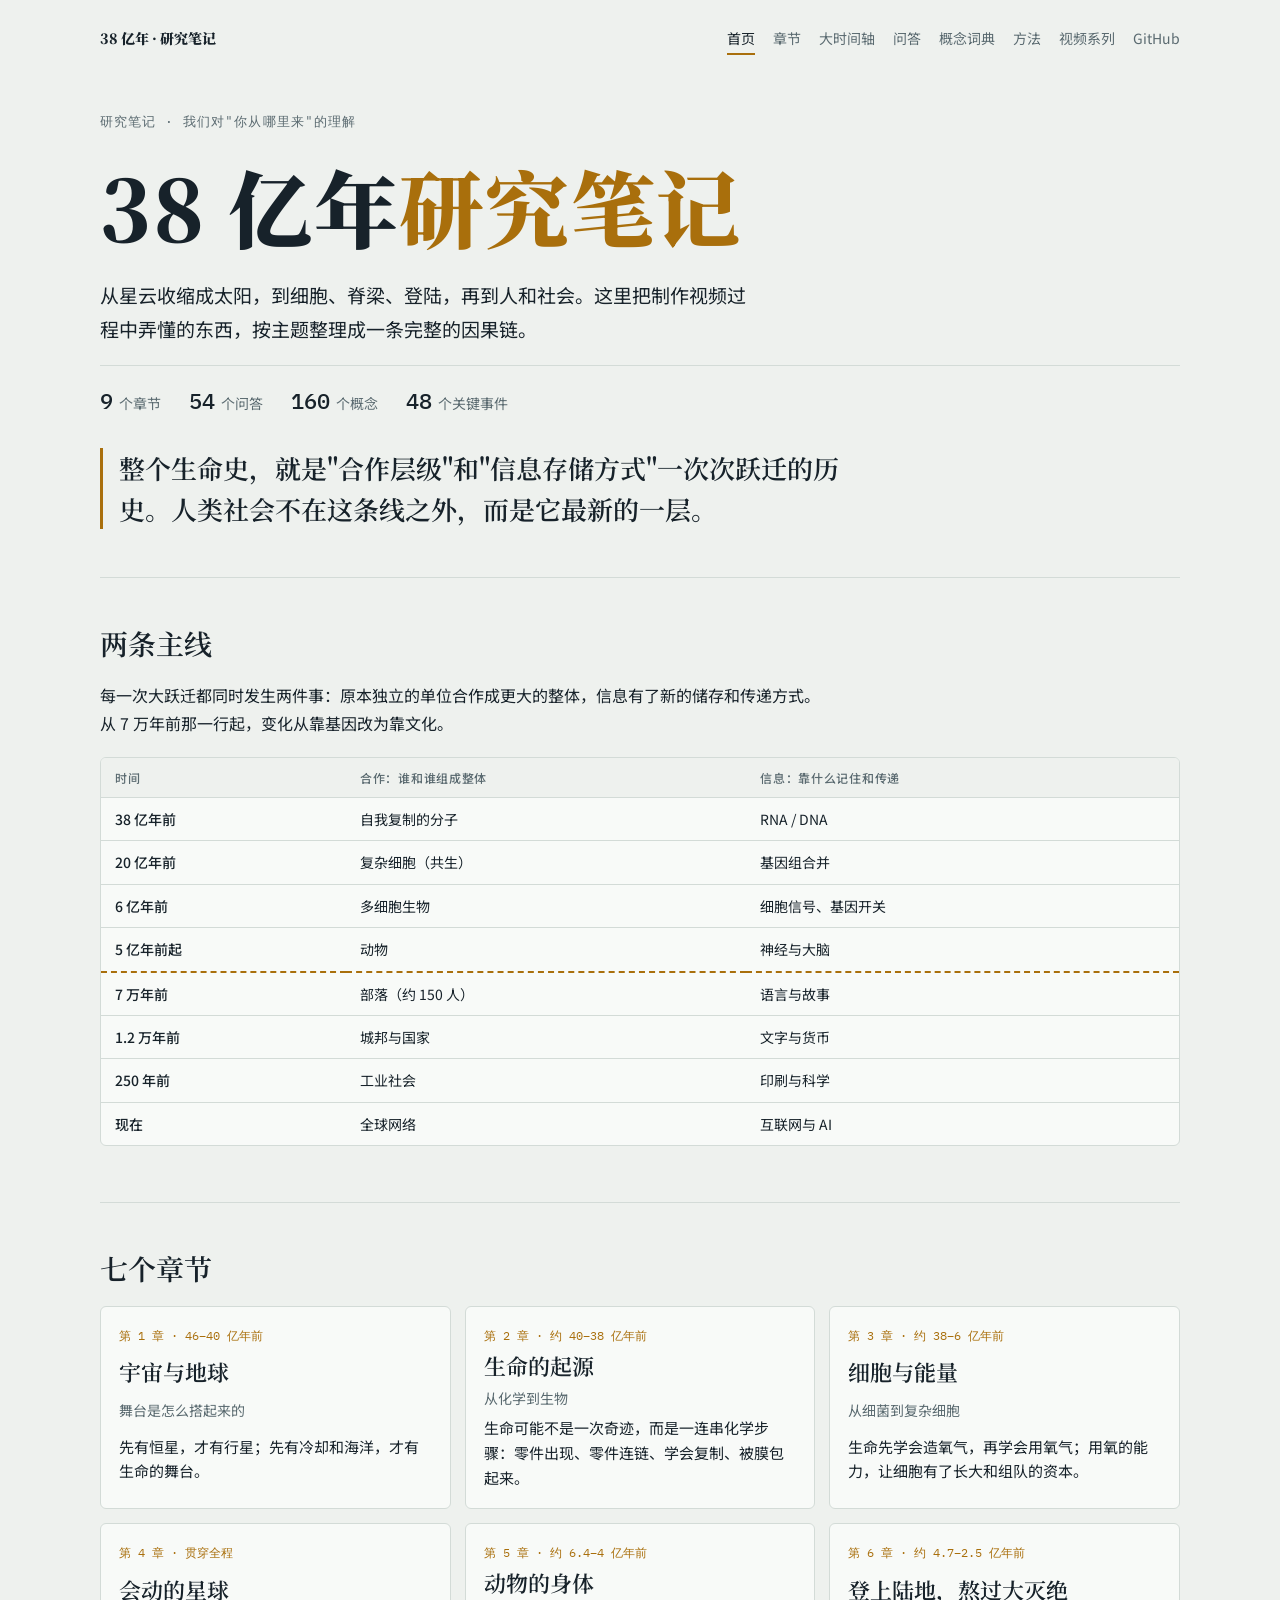
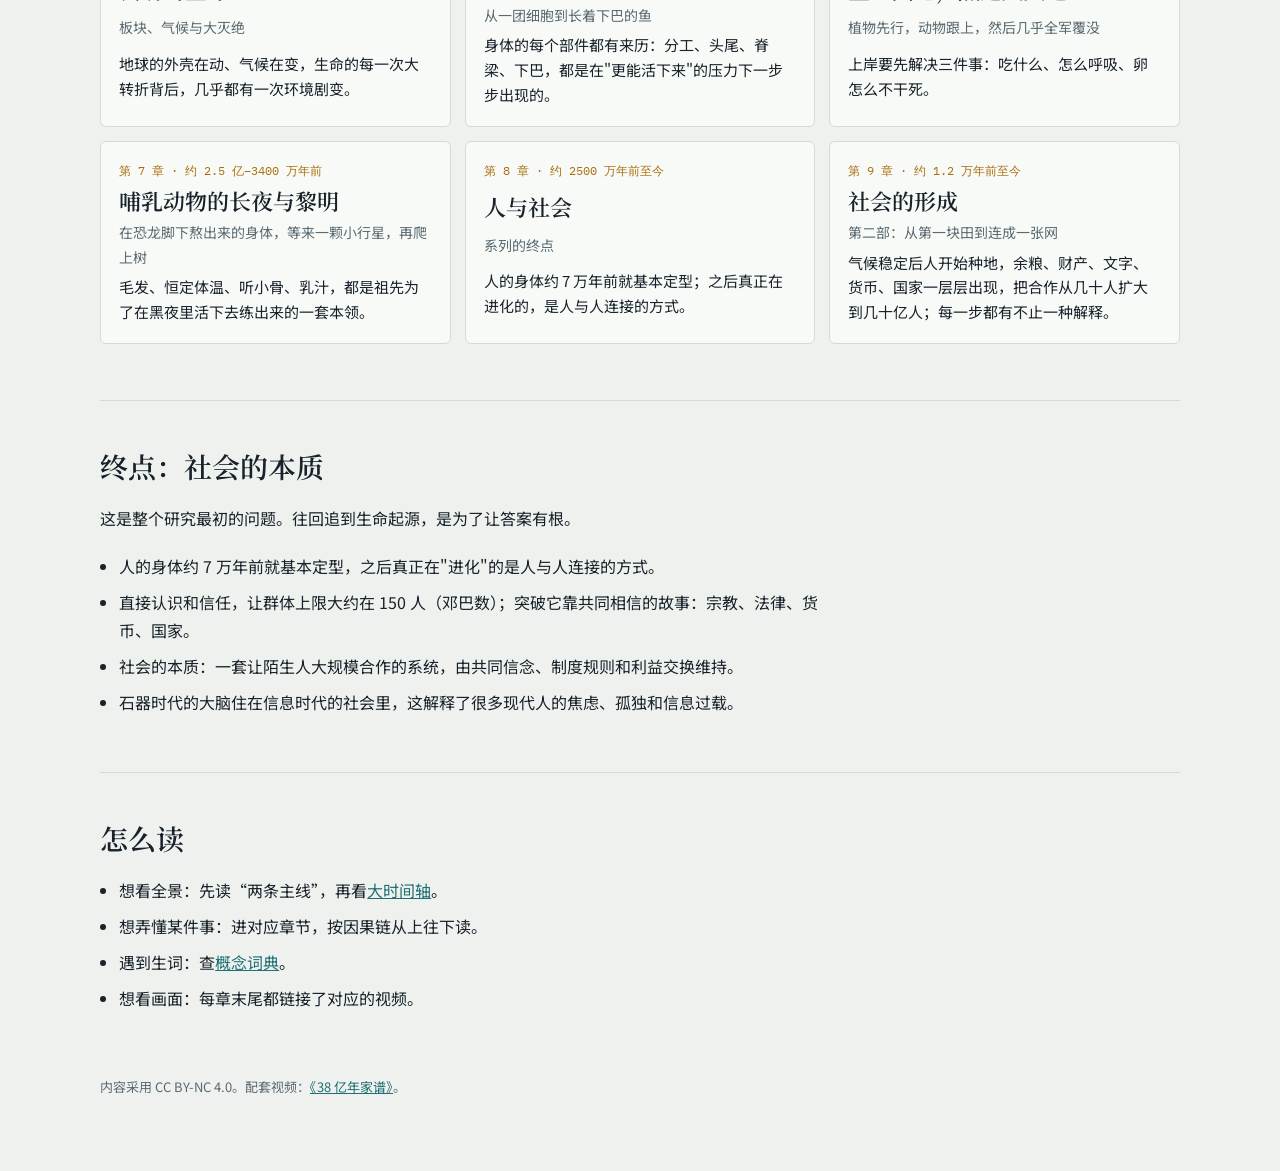
==== commit 2009233f: "社会的形成一章补上财产与不平等：存粮、继承、加泰土丘、良渚、是否必然 Co-Authored-By: Claude Opus 5.5 <noreply@anthropic.com> Claude-Se" ====
--- a/index.html
+++ b/index.html
@@ -3,7 +3,7 @@
 <title>38 亿年研究笔记</title><meta name="description" content="我们对“你从哪里来”的理解：两条主线、七个章节、大时间轴、问答与概念词典。"><link rel="preconnect" href="https://fonts.googleapis.com"><link rel="stylesheet" href="https://fonts.googleapis.com/css2?family=Noto+Serif+SC:wght@600;900&family=Noto+Sans+SC:wght@400;500;700&family=IBM+Plex+Mono:wght@400;500&display=swap"><link rel="stylesheet" href="style.css"></head>
 <body><div class="wrap"><nav class="nav" aria-label="网站导航"><a class="brand" href="index.html">38 亿年 · 研究笔记</a><a href="index.html" aria-current="page">首页</a><a href="ch-earth.html">章节</a><a href="timeline.html">大时间轴</a><a href="questions.html">问答</a><a href="glossary.html">概念词典</a><a href="method.html">方法</a><a href="https://bluesky-rgb.github.io/38-billion-years-video/site/">视频系列</a><a href="https://github.com/bluesky-rgb/38-billion-years-research">GitHub</a></nav><header class="top"><p class="kicker">研究笔记 · 我们对"你从哪里来"的理解</p><h1>38 亿年<em>研究笔记</em></h1>
 <p class="lede">从星云收缩成太阳，到细胞、脊梁、登陆，再到人和社会。这里把制作视频过程中弄懂的东西，按主题整理成一条完整的因果链。</p>
-<div class="facts"><span><b>9</b>个章节</span><span><b>51</b>个问答</span><span><b>154</b>个概念</span><span><b>46</b>个关键事件</span></div></header>
+<div class="facts"><span><b>9</b>个章节</span><span><b>54</b>个问答</span><span><b>160</b>个概念</span><span><b>48</b>个关键事件</span></div></header>
 <p class="thesis">整个生命史，就是&quot;合作层级&quot;和&quot;信息存储方式&quot;一次次跃迁的历史。人类社会不在这条线之外，而是它最新的一层。</p>
 <section class="block"><h2>两条主线</h2><p class=col>每一次大跃迁都同时发生两件事：原本独立的单位合作成更大的整体，信息有了新的储存和传递方式。从 7 万年前那一行起，变化从靠基因改为靠文化。</p><div class="tbl"><table class="lines"><thead><tr><th>时间</th><th>合作：谁和谁组成整体</th><th>信息：靠什么记住和传递</th></tr></thead><tbody><tr><td class="k">38 亿年前</td><td>自我复制的分子</td><td>RNA / DNA</td></tr><tr><td class="k">20 亿年前</td><td>复杂细胞（共生）</td><td>基因组合并</td></tr><tr><td class="k">6 亿年前</td><td>多细胞生物</td><td>细胞信号、基因开关</td></tr><tr><td class="k">5 亿年前起</td><td>动物</td><td>神经与大脑</td></tr><tr class=gene><td class="k">7 万年前</td><td>部落（约 150 人）</td><td>语言与故事</td></tr><tr><td class="k">1.2 万年前</td><td>城邦与国家</td><td>文字与货币</td></tr><tr><td class="k">250 年前</td><td>工业社会</td><td>印刷与科学</td></tr><tr><td class="k">现在</td><td>全球网络</td><td>互联网与 AI</td></tr></tbody></table></div></section>
 <section class="block"><h2>七个章节</h2><div class="chapters"><a class="chap" href="ch-earth.html"><span class="no">第 1 章 · 46–40 亿年前</span><h3>宇宙与地球</h3><span class="sub">舞台是怎么搭起来的</span><p>先有恒星，才有行星；先有冷却和海洋，才有生命的舞台。</p></a><a class="chap" href="ch-life.html"><span class="no">第 2 章 · 约 40–38 亿年前</span><h3>生命的起源</h3><span class="sub">从化学到生物</span><p>生命可能不是一次奇迹，而是一连串化学步骤：零件出现、零件连链、学会复制、被膜包起来。</p></a><a class="chap" href="ch-cell.html"><span class="no">第 3 章 · 约 38–6 亿年前</span><h3>细胞与能量</h3><span class="sub">从细菌到复杂细胞</span><p>生命先学会造氧气，再学会用氧气；用氧的能力，让细胞有了长大和组队的资本。</p></a><a class="chap" href="ch-planet.html"><span class="no">第 4 章 · 贯穿全程</span><h3>会动的星球</h3><span class="sub">板块、气候与大灭绝</span><p>地球的外壳在动、气候在变，生命的每一次大转折背后，几乎都有一次环境剧变。</p></a><a class="chap" href="ch-body.html"><span class="no">第 5 章 · 约 6.4–4 亿年前</span><h3>动物的身体</h3><span class="sub">从一团细胞到长着下巴的鱼</span><p>身体的每个部件都有来历：分工、头尾、脊梁、下巴，都是在&quot;更能活下来&quot;的压力下一步步出现的。</p></a><a class="chap" href="ch-land.html"><span class="no">第 6 章 · 约 4.7–2.5 亿年前</span><h3>登上陆地，熬过大灭绝</h3><span class="sub">植物先行，动物跟上，然后几乎全军覆没</span><p>上岸要先解决三件事：吃什么、怎么呼吸、卵怎么不干死。</p></a><a class="chap" href="ch-mammal.html"><span class="no">第 7 章 · 约 2.5 亿–3400 万年前</span><h3>哺乳动物的长夜与黎明</h3><span class="sub">在恐龙脚下熬出来的身体，等来一颗小行星，再爬上树</span><p>毛发、恒定体温、听小骨、乳汁，都是祖先为了在黑夜里活下去练出来的一套本领。</p></a><a class="chap" href="ch-human.html"><span class="no">第 8 章 · 约 2500 万年前至今</span><h3>人与社会</h3><span class="sub">系列的终点</span><p>人的身体约 7 万年前就基本定型；之后真正在进化的，是人与人连接的方式。</p></a><a class="chap" href="ch-society.html"><span class="no">第 9 章 · 约 1.2 万年前至今</span><h3>社会的形成</h3><span class="sub">第二部：从第一块田到连成一张网</span><p>气候稳定后人开始种地，余粮、财产、文字、货币、国家一层层出现，把合作从几十人扩大到几十亿人；每一步都有不止一种解释。</p></a></div></section>
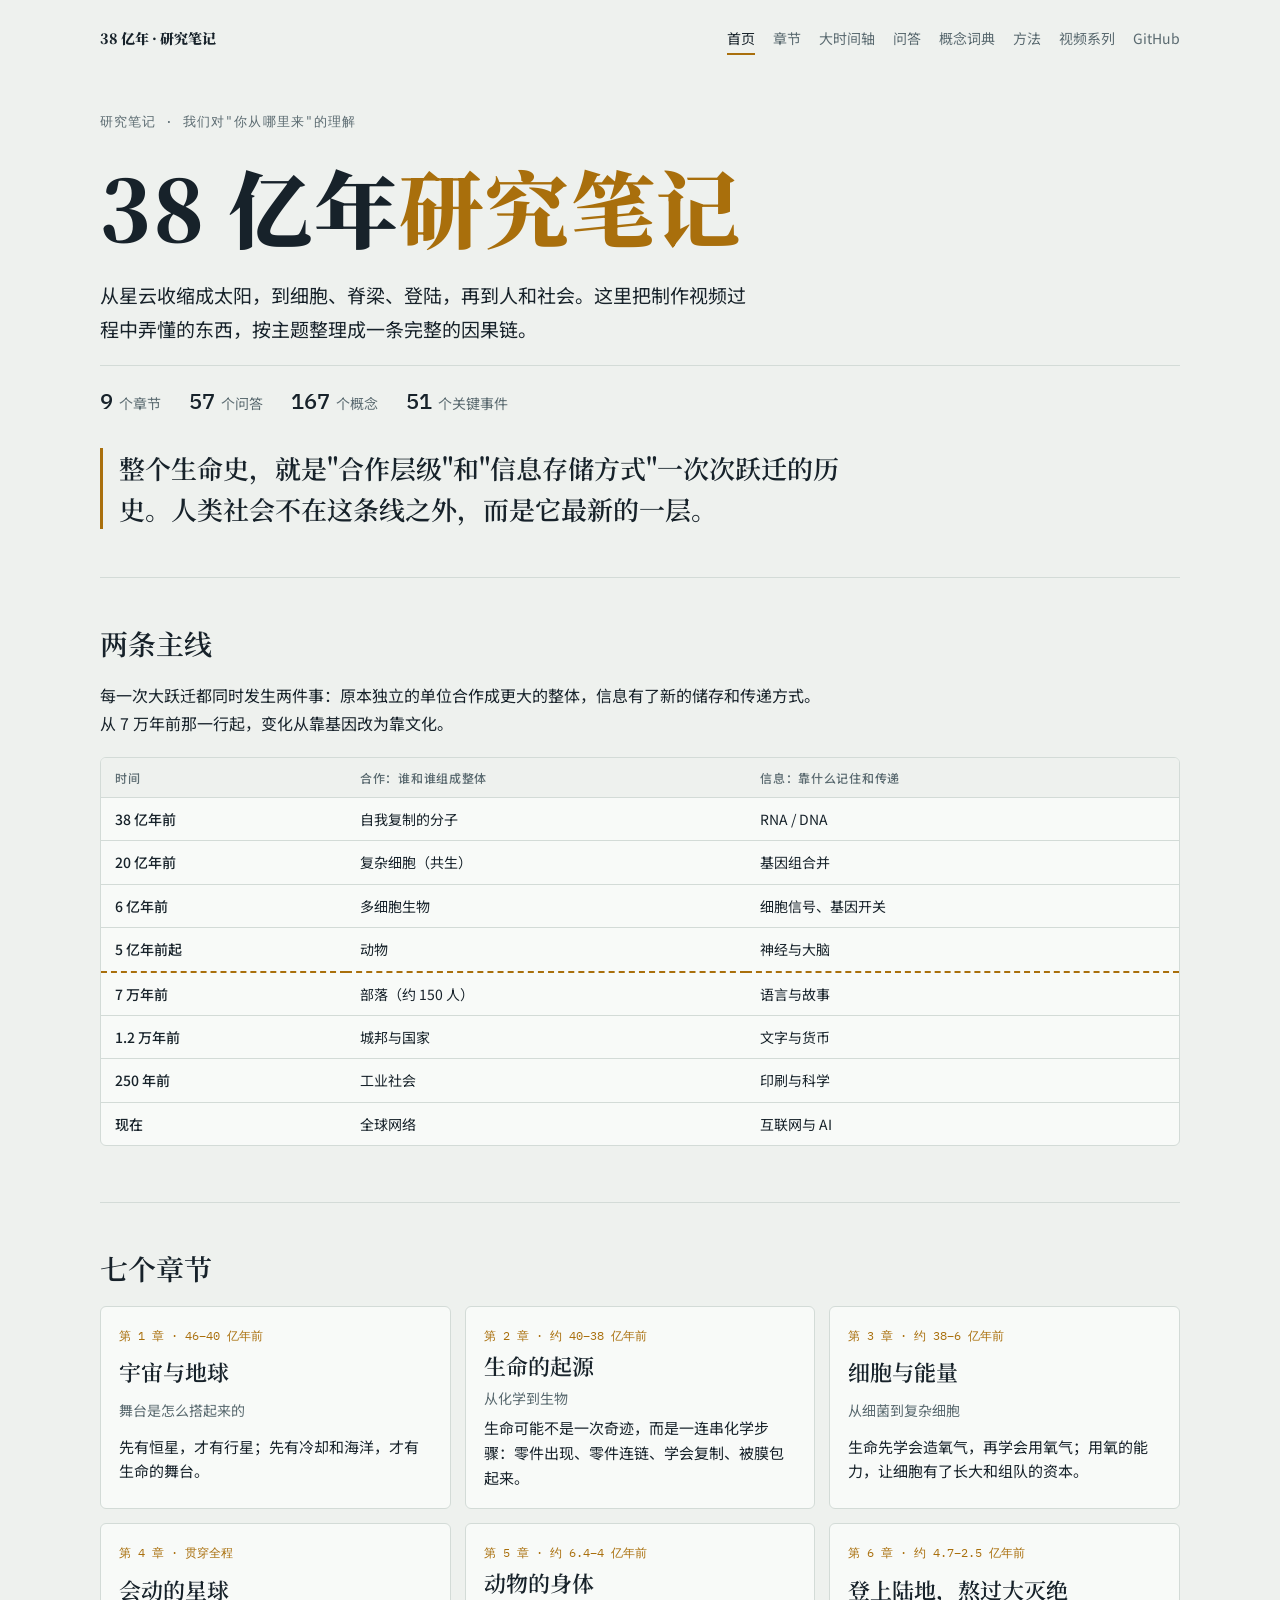
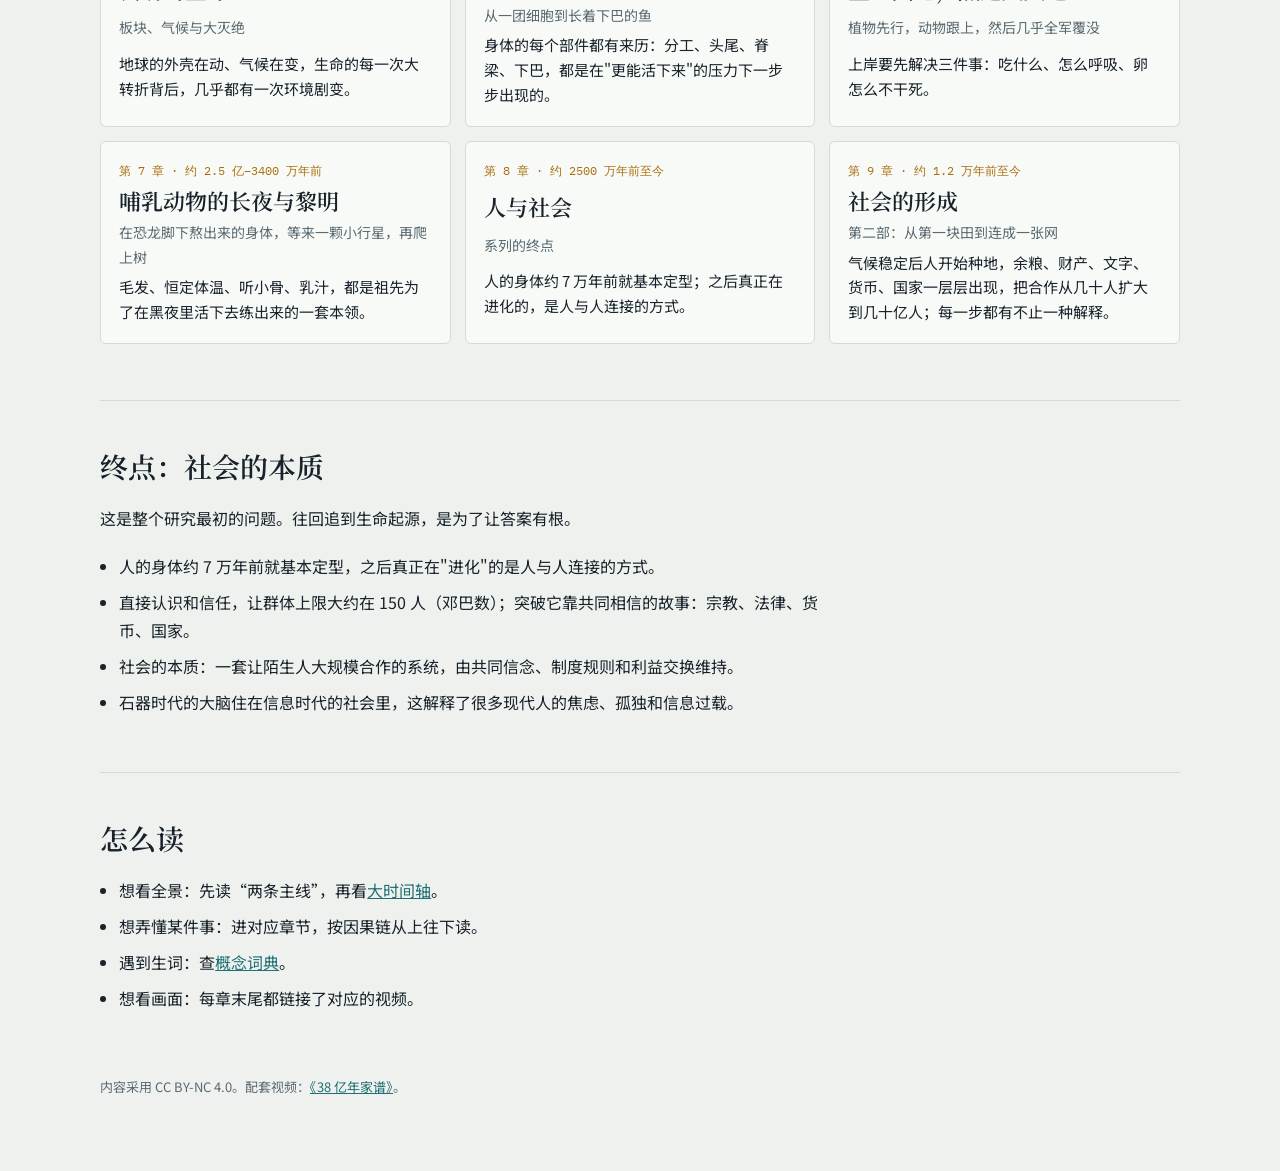
==== commit 07efb934: "社会的形成一章补上文字与城市：陶筹、楔形文字、乌鲁克、最早的税 Co-Authored-By: Claude Opus 5.5 <noreply@anthropic.com> Claude-Sessi" ====
--- a/index.html
+++ b/index.html
@@ -3,7 +3,7 @@
 <title>38 亿年研究笔记</title><meta name="description" content="我们对“你从哪里来”的理解：两条主线、七个章节、大时间轴、问答与概念词典。"><link rel="preconnect" href="https://fonts.googleapis.com"><link rel="stylesheet" href="https://fonts.googleapis.com/css2?family=Noto+Serif+SC:wght@600;900&family=Noto+Sans+SC:wght@400;500;700&family=IBM+Plex+Mono:wght@400;500&display=swap"><link rel="stylesheet" href="style.css"></head>
 <body><div class="wrap"><nav class="nav" aria-label="网站导航"><a class="brand" href="index.html">38 亿年 · 研究笔记</a><a href="index.html" aria-current="page">首页</a><a href="ch-earth.html">章节</a><a href="timeline.html">大时间轴</a><a href="questions.html">问答</a><a href="glossary.html">概念词典</a><a href="method.html">方法</a><a href="https://bluesky-rgb.github.io/38-billion-years-video/site/">视频系列</a><a href="https://github.com/bluesky-rgb/38-billion-years-research">GitHub</a></nav><header class="top"><p class="kicker">研究笔记 · 我们对"你从哪里来"的理解</p><h1>38 亿年<em>研究笔记</em></h1>
 <p class="lede">从星云收缩成太阳，到细胞、脊梁、登陆，再到人和社会。这里把制作视频过程中弄懂的东西，按主题整理成一条完整的因果链。</p>
-<div class="facts"><span><b>9</b>个章节</span><span><b>54</b>个问答</span><span><b>160</b>个概念</span><span><b>48</b>个关键事件</span></div></header>
+<div class="facts"><span><b>9</b>个章节</span><span><b>57</b>个问答</span><span><b>167</b>个概念</span><span><b>51</b>个关键事件</span></div></header>
 <p class="thesis">整个生命史，就是&quot;合作层级&quot;和&quot;信息存储方式&quot;一次次跃迁的历史。人类社会不在这条线之外，而是它最新的一层。</p>
 <section class="block"><h2>两条主线</h2><p class=col>每一次大跃迁都同时发生两件事：原本独立的单位合作成更大的整体，信息有了新的储存和传递方式。从 7 万年前那一行起，变化从靠基因改为靠文化。</p><div class="tbl"><table class="lines"><thead><tr><th>时间</th><th>合作：谁和谁组成整体</th><th>信息：靠什么记住和传递</th></tr></thead><tbody><tr><td class="k">38 亿年前</td><td>自我复制的分子</td><td>RNA / DNA</td></tr><tr><td class="k">20 亿年前</td><td>复杂细胞（共生）</td><td>基因组合并</td></tr><tr><td class="k">6 亿年前</td><td>多细胞生物</td><td>细胞信号、基因开关</td></tr><tr><td class="k">5 亿年前起</td><td>动物</td><td>神经与大脑</td></tr><tr class=gene><td class="k">7 万年前</td><td>部落（约 150 人）</td><td>语言与故事</td></tr><tr><td class="k">1.2 万年前</td><td>城邦与国家</td><td>文字与货币</td></tr><tr><td class="k">250 年前</td><td>工业社会</td><td>印刷与科学</td></tr><tr><td class="k">现在</td><td>全球网络</td><td>互联网与 AI</td></tr></tbody></table></div></section>
 <section class="block"><h2>七个章节</h2><div class="chapters"><a class="chap" href="ch-earth.html"><span class="no">第 1 章 · 46–40 亿年前</span><h3>宇宙与地球</h3><span class="sub">舞台是怎么搭起来的</span><p>先有恒星，才有行星；先有冷却和海洋，才有生命的舞台。</p></a><a class="chap" href="ch-life.html"><span class="no">第 2 章 · 约 40–38 亿年前</span><h3>生命的起源</h3><span class="sub">从化学到生物</span><p>生命可能不是一次奇迹，而是一连串化学步骤：零件出现、零件连链、学会复制、被膜包起来。</p></a><a class="chap" href="ch-cell.html"><span class="no">第 3 章 · 约 38–6 亿年前</span><h3>细胞与能量</h3><span class="sub">从细菌到复杂细胞</span><p>生命先学会造氧气，再学会用氧气；用氧的能力，让细胞有了长大和组队的资本。</p></a><a class="chap" href="ch-planet.html"><span class="no">第 4 章 · 贯穿全程</span><h3>会动的星球</h3><span class="sub">板块、气候与大灭绝</span><p>地球的外壳在动、气候在变，生命的每一次大转折背后，几乎都有一次环境剧变。</p></a><a class="chap" href="ch-body.html"><span class="no">第 5 章 · 约 6.4–4 亿年前</span><h3>动物的身体</h3><span class="sub">从一团细胞到长着下巴的鱼</span><p>身体的每个部件都有来历：分工、头尾、脊梁、下巴，都是在&quot;更能活下来&quot;的压力下一步步出现的。</p></a><a class="chap" href="ch-land.html"><span class="no">第 6 章 · 约 4.7–2.5 亿年前</span><h3>登上陆地，熬过大灭绝</h3><span class="sub">植物先行，动物跟上，然后几乎全军覆没</span><p>上岸要先解决三件事：吃什么、怎么呼吸、卵怎么不干死。</p></a><a class="chap" href="ch-mammal.html"><span class="no">第 7 章 · 约 2.5 亿–3400 万年前</span><h3>哺乳动物的长夜与黎明</h3><span class="sub">在恐龙脚下熬出来的身体，等来一颗小行星，再爬上树</span><p>毛发、恒定体温、听小骨、乳汁，都是祖先为了在黑夜里活下去练出来的一套本领。</p></a><a class="chap" href="ch-human.html"><span class="no">第 8 章 · 约 2500 万年前至今</span><h3>人与社会</h3><span class="sub">系列的终点</span><p>人的身体约 7 万年前就基本定型；之后真正在进化的，是人与人连接的方式。</p></a><a class="chap" href="ch-society.html"><span class="no">第 9 章 · 约 1.2 万年前至今</span><h3>社会的形成</h3><span class="sub">第二部：从第一块田到连成一张网</span><p>气候稳定后人开始种地，余粮、财产、文字、货币、国家一层层出现，把合作从几十人扩大到几十亿人；每一步都有不止一种解释。</p></a></div></section>
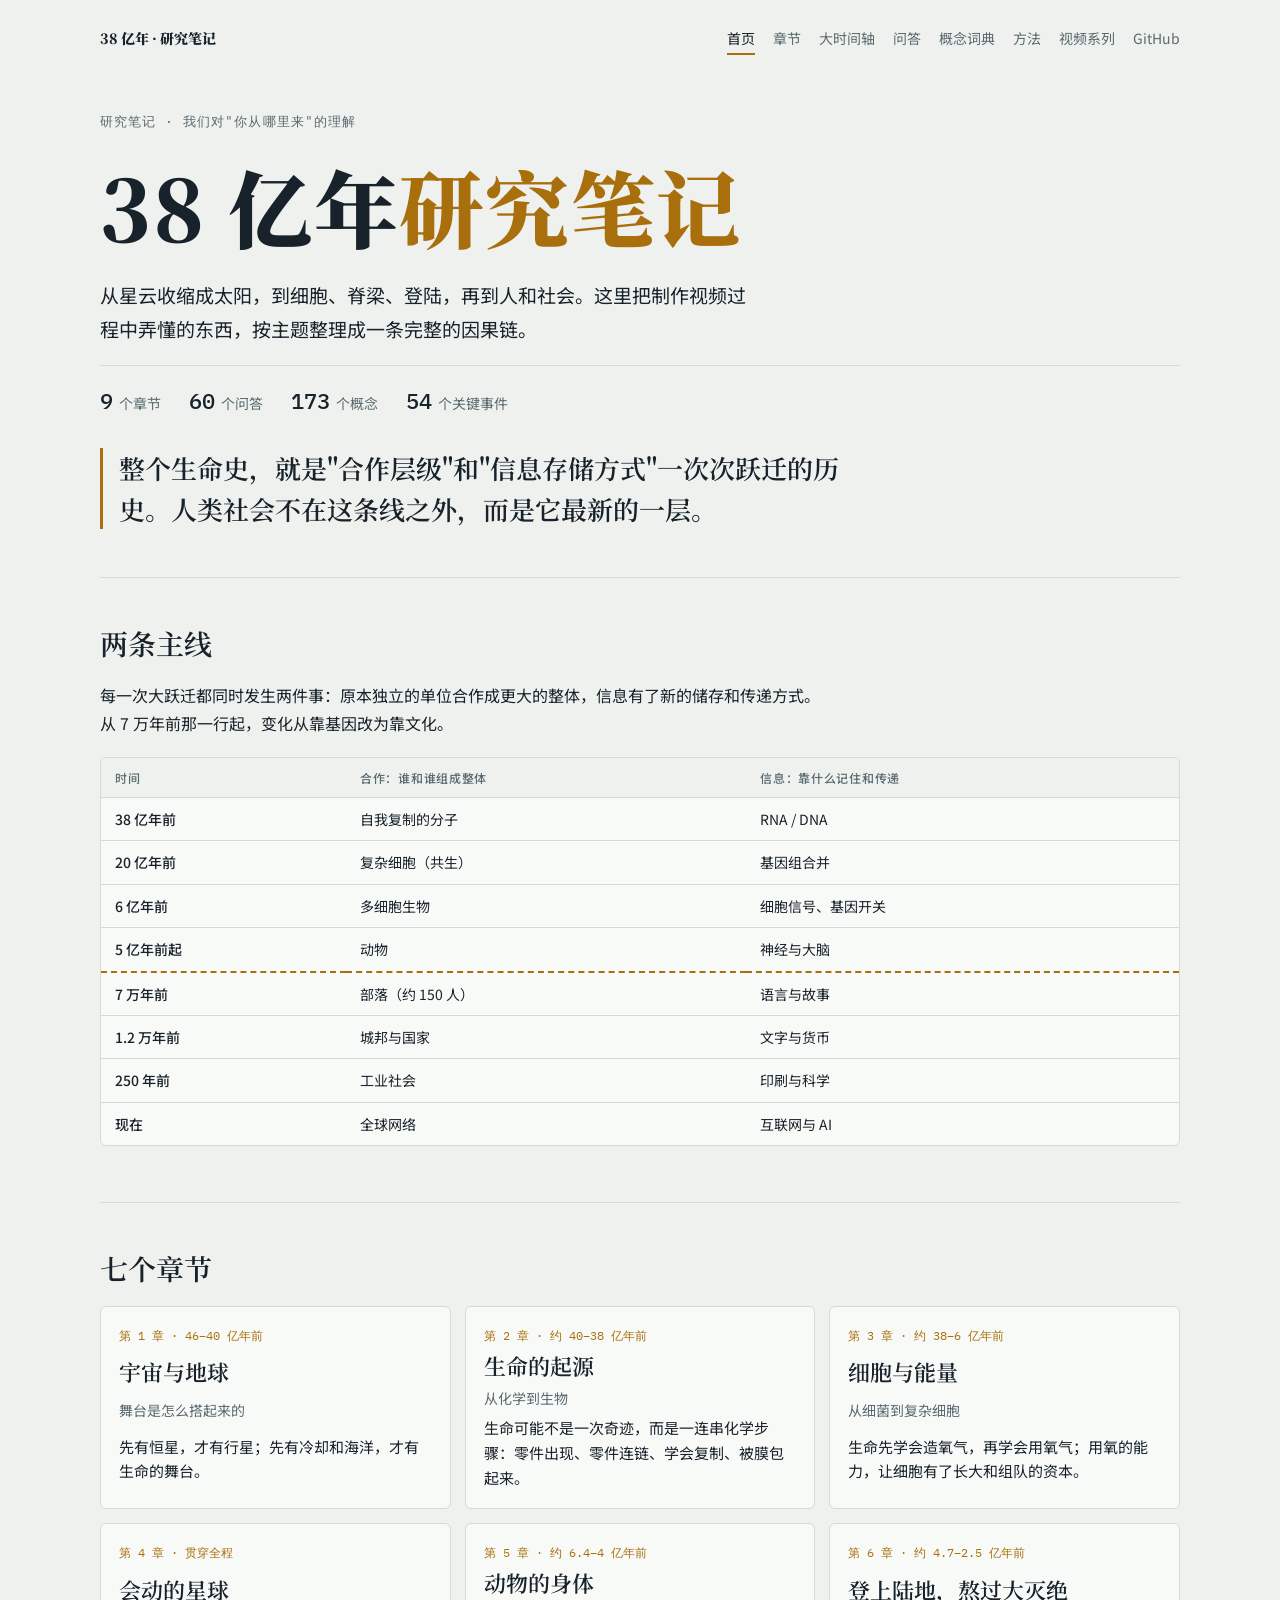
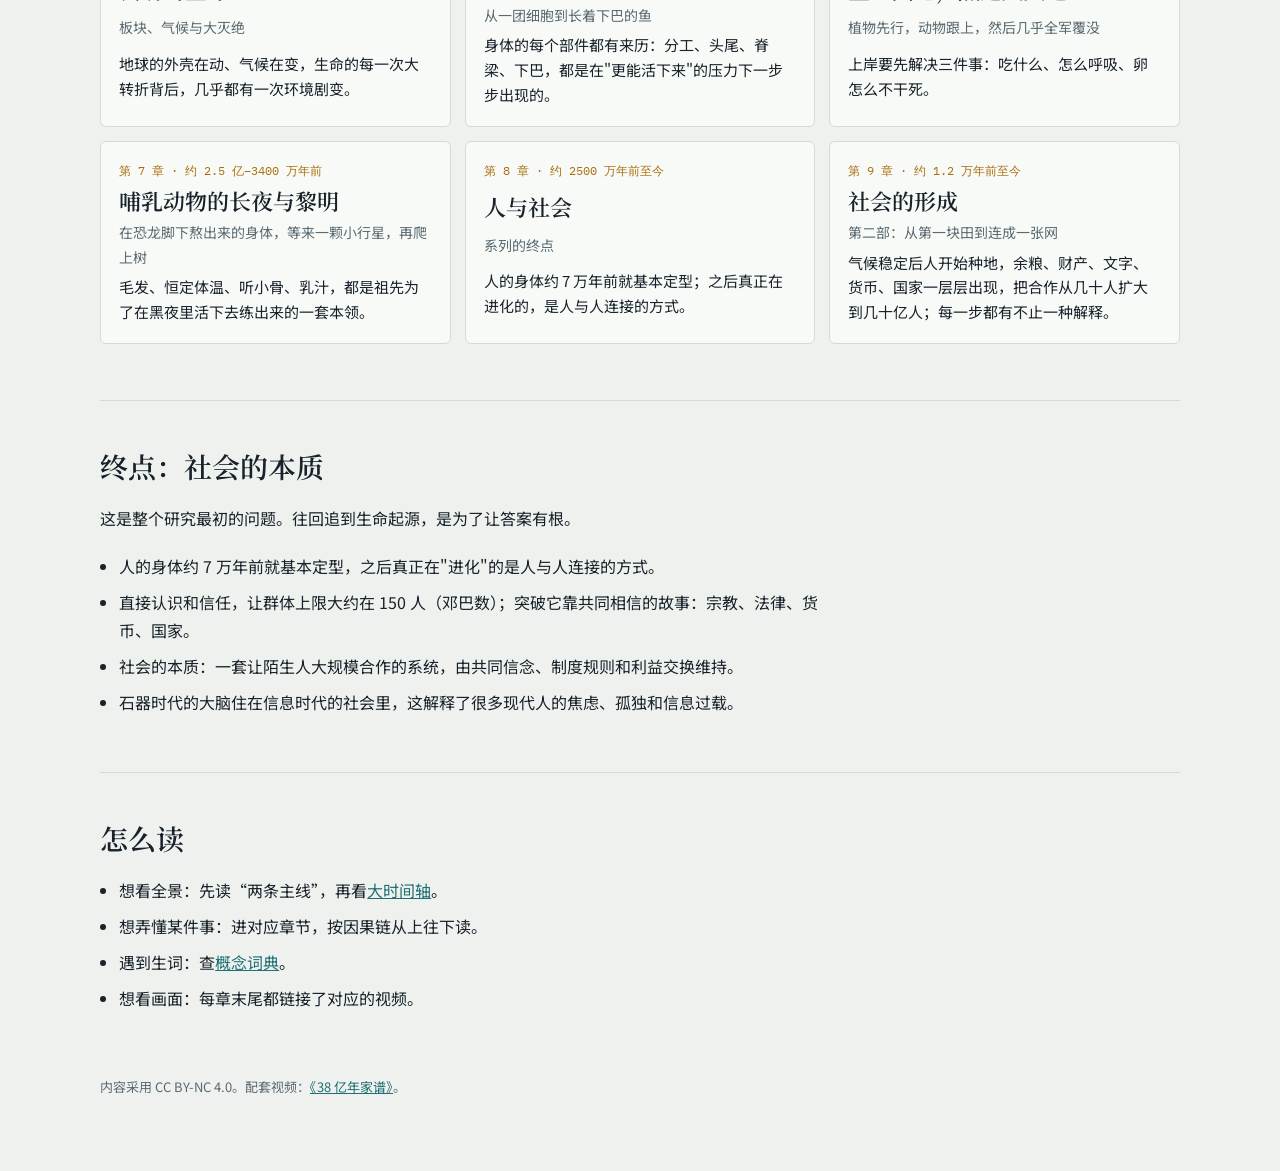
==== commit db074a6e: "社会的形成一章补上货币：白银计价、信用、贝币、铸币、钱为什么值钱 Co-Authored-By: Claude Opus 5.5 <noreply@anthropic.com> Claude-Sess" ====
--- a/index.html
+++ b/index.html
@@ -3,7 +3,7 @@
 <title>38 亿年研究笔记</title><meta name="description" content="我们对“你从哪里来”的理解：两条主线、七个章节、大时间轴、问答与概念词典。"><link rel="preconnect" href="https://fonts.googleapis.com"><link rel="stylesheet" href="https://fonts.googleapis.com/css2?family=Noto+Serif+SC:wght@600;900&family=Noto+Sans+SC:wght@400;500;700&family=IBM+Plex+Mono:wght@400;500&display=swap"><link rel="stylesheet" href="style.css"></head>
 <body><div class="wrap"><nav class="nav" aria-label="网站导航"><a class="brand" href="index.html">38 亿年 · 研究笔记</a><a href="index.html" aria-current="page">首页</a><a href="ch-earth.html">章节</a><a href="timeline.html">大时间轴</a><a href="questions.html">问答</a><a href="glossary.html">概念词典</a><a href="method.html">方法</a><a href="https://bluesky-rgb.github.io/38-billion-years-video/site/">视频系列</a><a href="https://github.com/bluesky-rgb/38-billion-years-research">GitHub</a></nav><header class="top"><p class="kicker">研究笔记 · 我们对"你从哪里来"的理解</p><h1>38 亿年<em>研究笔记</em></h1>
 <p class="lede">从星云收缩成太阳，到细胞、脊梁、登陆，再到人和社会。这里把制作视频过程中弄懂的东西，按主题整理成一条完整的因果链。</p>
-<div class="facts"><span><b>9</b>个章节</span><span><b>57</b>个问答</span><span><b>167</b>个概念</span><span><b>51</b>个关键事件</span></div></header>
+<div class="facts"><span><b>9</b>个章节</span><span><b>60</b>个问答</span><span><b>173</b>个概念</span><span><b>54</b>个关键事件</span></div></header>
 <p class="thesis">整个生命史，就是&quot;合作层级&quot;和&quot;信息存储方式&quot;一次次跃迁的历史。人类社会不在这条线之外，而是它最新的一层。</p>
 <section class="block"><h2>两条主线</h2><p class=col>每一次大跃迁都同时发生两件事：原本独立的单位合作成更大的整体，信息有了新的储存和传递方式。从 7 万年前那一行起，变化从靠基因改为靠文化。</p><div class="tbl"><table class="lines"><thead><tr><th>时间</th><th>合作：谁和谁组成整体</th><th>信息：靠什么记住和传递</th></tr></thead><tbody><tr><td class="k">38 亿年前</td><td>自我复制的分子</td><td>RNA / DNA</td></tr><tr><td class="k">20 亿年前</td><td>复杂细胞（共生）</td><td>基因组合并</td></tr><tr><td class="k">6 亿年前</td><td>多细胞生物</td><td>细胞信号、基因开关</td></tr><tr><td class="k">5 亿年前起</td><td>动物</td><td>神经与大脑</td></tr><tr class=gene><td class="k">7 万年前</td><td>部落（约 150 人）</td><td>语言与故事</td></tr><tr><td class="k">1.2 万年前</td><td>城邦与国家</td><td>文字与货币</td></tr><tr><td class="k">250 年前</td><td>工业社会</td><td>印刷与科学</td></tr><tr><td class="k">现在</td><td>全球网络</td><td>互联网与 AI</td></tr></tbody></table></div></section>
 <section class="block"><h2>七个章节</h2><div class="chapters"><a class="chap" href="ch-earth.html"><span class="no">第 1 章 · 46–40 亿年前</span><h3>宇宙与地球</h3><span class="sub">舞台是怎么搭起来的</span><p>先有恒星，才有行星；先有冷却和海洋，才有生命的舞台。</p></a><a class="chap" href="ch-life.html"><span class="no">第 2 章 · 约 40–38 亿年前</span><h3>生命的起源</h3><span class="sub">从化学到生物</span><p>生命可能不是一次奇迹，而是一连串化学步骤：零件出现、零件连链、学会复制、被膜包起来。</p></a><a class="chap" href="ch-cell.html"><span class="no">第 3 章 · 约 38–6 亿年前</span><h3>细胞与能量</h3><span class="sub">从细菌到复杂细胞</span><p>生命先学会造氧气，再学会用氧气；用氧的能力，让细胞有了长大和组队的资本。</p></a><a class="chap" href="ch-planet.html"><span class="no">第 4 章 · 贯穿全程</span><h3>会动的星球</h3><span class="sub">板块、气候与大灭绝</span><p>地球的外壳在动、气候在变，生命的每一次大转折背后，几乎都有一次环境剧变。</p></a><a class="chap" href="ch-body.html"><span class="no">第 5 章 · 约 6.4–4 亿年前</span><h3>动物的身体</h3><span class="sub">从一团细胞到长着下巴的鱼</span><p>身体的每个部件都有来历：分工、头尾、脊梁、下巴，都是在&quot;更能活下来&quot;的压力下一步步出现的。</p></a><a class="chap" href="ch-land.html"><span class="no">第 6 章 · 约 4.7–2.5 亿年前</span><h3>登上陆地，熬过大灭绝</h3><span class="sub">植物先行，动物跟上，然后几乎全军覆没</span><p>上岸要先解决三件事：吃什么、怎么呼吸、卵怎么不干死。</p></a><a class="chap" href="ch-mammal.html"><span class="no">第 7 章 · 约 2.5 亿–3400 万年前</span><h3>哺乳动物的长夜与黎明</h3><span class="sub">在恐龙脚下熬出来的身体，等来一颗小行星，再爬上树</span><p>毛发、恒定体温、听小骨、乳汁，都是祖先为了在黑夜里活下去练出来的一套本领。</p></a><a class="chap" href="ch-human.html"><span class="no">第 8 章 · 约 2500 万年前至今</span><h3>人与社会</h3><span class="sub">系列的终点</span><p>人的身体约 7 万年前就基本定型；之后真正在进化的，是人与人连接的方式。</p></a><a class="chap" href="ch-society.html"><span class="no">第 9 章 · 约 1.2 万年前至今</span><h3>社会的形成</h3><span class="sub">第二部：从第一块田到连成一张网</span><p>气候稳定后人开始种地，余粮、财产、文字、货币、国家一层层出现，把合作从几十人扩大到几十亿人；每一步都有不止一种解释。</p></a></div></section>
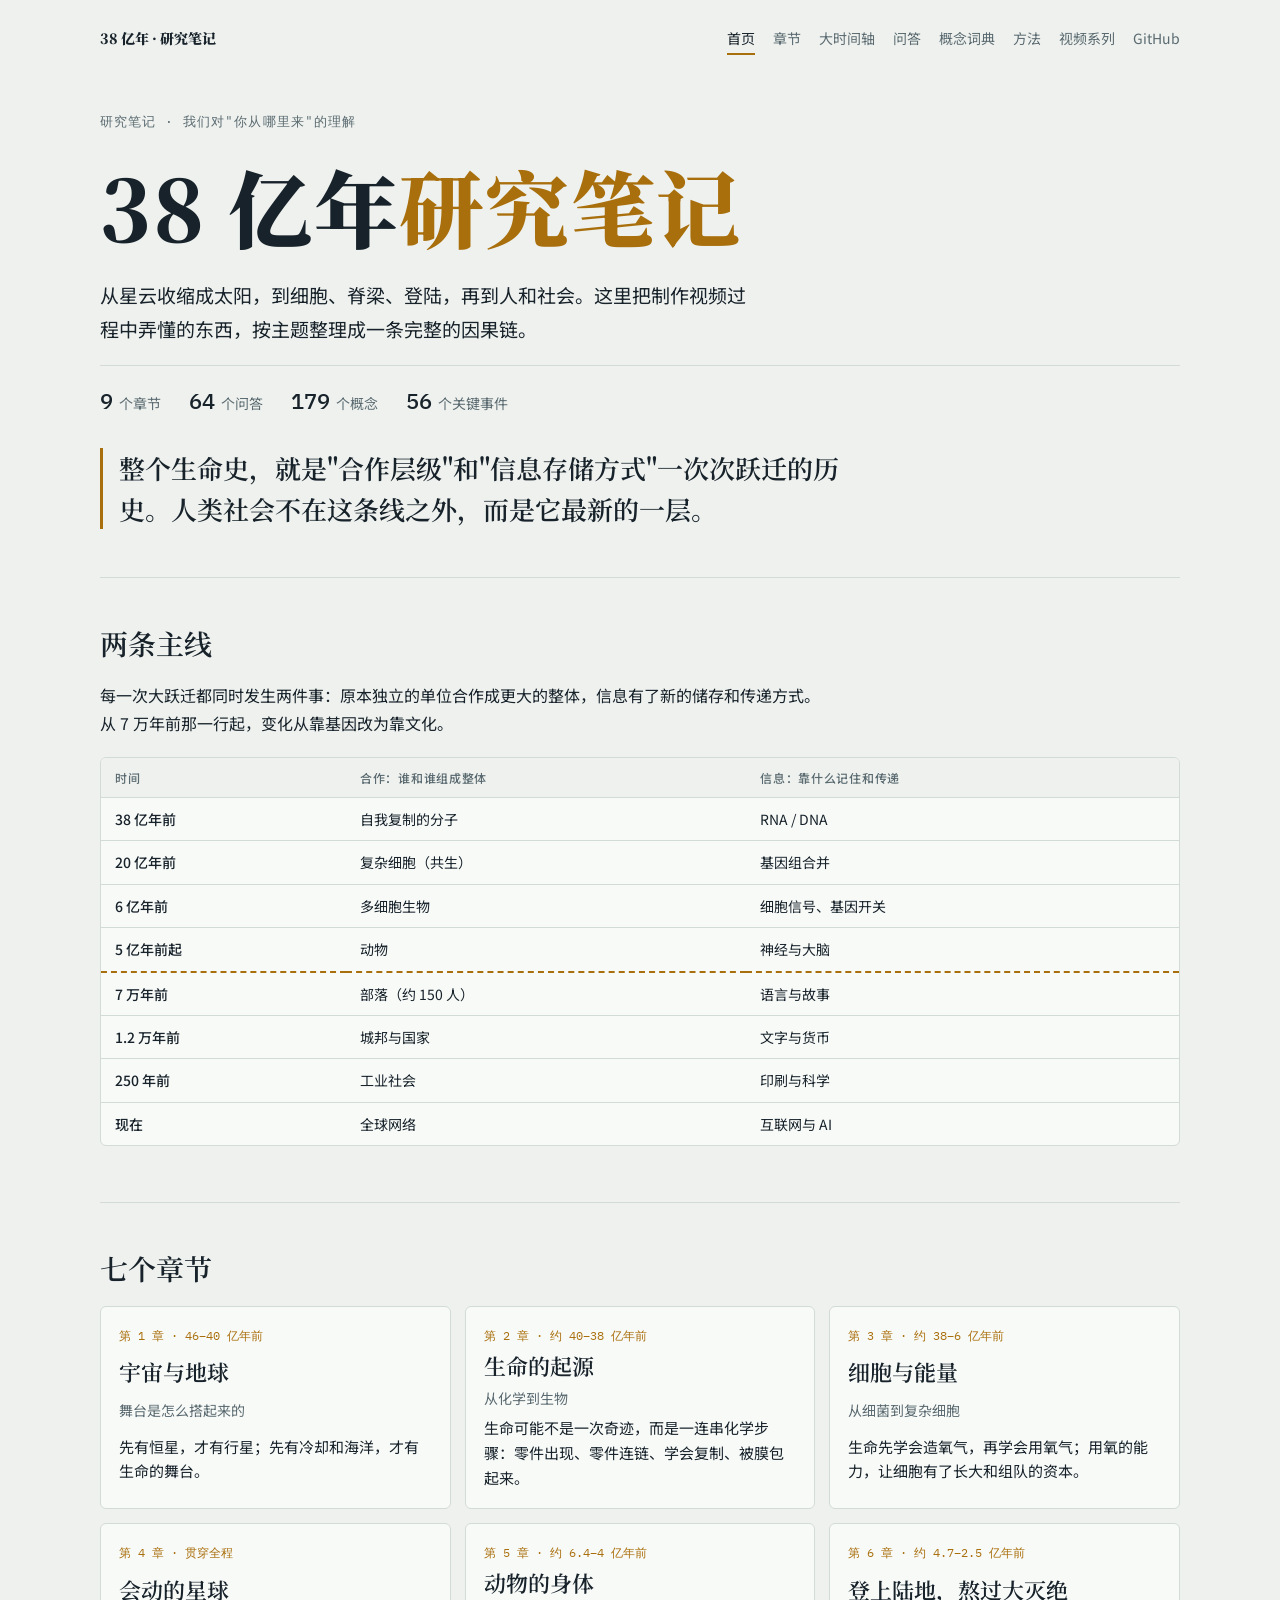
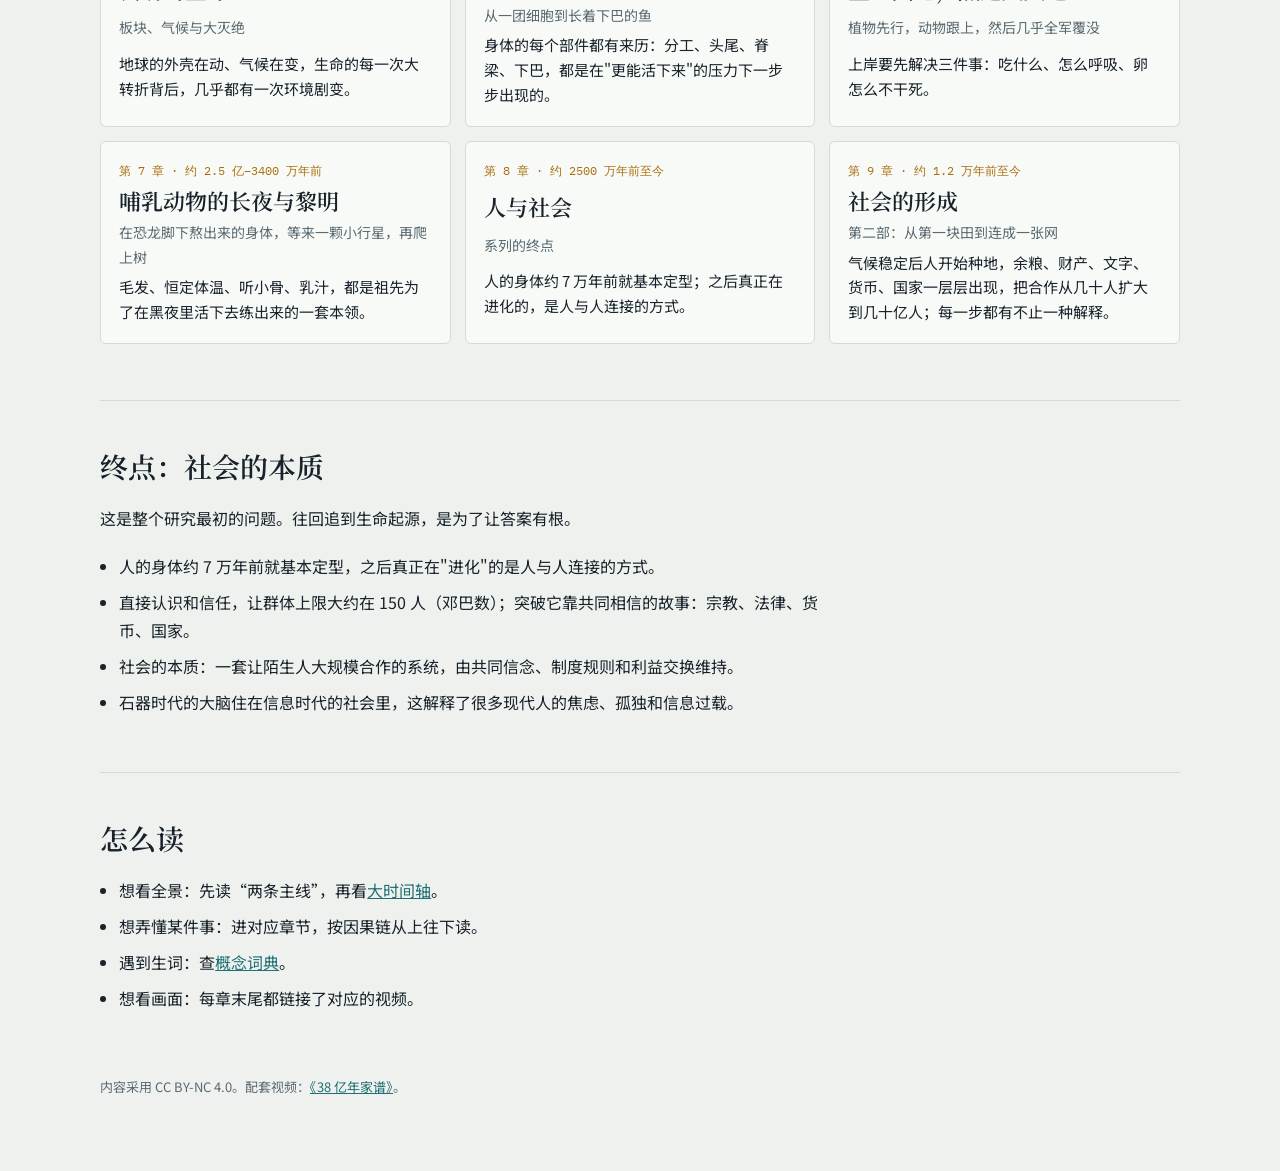
==== commit 7fba9692: "社会的形成一章补上国家与法律：第三方、权力来源、成文法、国家起源 Co-Authored-By: Claude Opus 5.5 <noreply@anthropic.com> Claude-Sess" ====
--- a/index.html
+++ b/index.html
@@ -3,7 +3,7 @@
 <title>38 亿年研究笔记</title><meta name="description" content="我们对“你从哪里来”的理解：两条主线、七个章节、大时间轴、问答与概念词典。"><link rel="preconnect" href="https://fonts.googleapis.com"><link rel="stylesheet" href="https://fonts.googleapis.com/css2?family=Noto+Serif+SC:wght@600;900&family=Noto+Sans+SC:wght@400;500;700&family=IBM+Plex+Mono:wght@400;500&display=swap"><link rel="stylesheet" href="style.css"></head>
 <body><div class="wrap"><nav class="nav" aria-label="网站导航"><a class="brand" href="index.html">38 亿年 · 研究笔记</a><a href="index.html" aria-current="page">首页</a><a href="ch-earth.html">章节</a><a href="timeline.html">大时间轴</a><a href="questions.html">问答</a><a href="glossary.html">概念词典</a><a href="method.html">方法</a><a href="https://bluesky-rgb.github.io/38-billion-years-video/site/">视频系列</a><a href="https://github.com/bluesky-rgb/38-billion-years-research">GitHub</a></nav><header class="top"><p class="kicker">研究笔记 · 我们对"你从哪里来"的理解</p><h1>38 亿年<em>研究笔记</em></h1>
 <p class="lede">从星云收缩成太阳，到细胞、脊梁、登陆，再到人和社会。这里把制作视频过程中弄懂的东西，按主题整理成一条完整的因果链。</p>
-<div class="facts"><span><b>9</b>个章节</span><span><b>60</b>个问答</span><span><b>173</b>个概念</span><span><b>54</b>个关键事件</span></div></header>
+<div class="facts"><span><b>9</b>个章节</span><span><b>64</b>个问答</span><span><b>179</b>个概念</span><span><b>56</b>个关键事件</span></div></header>
 <p class="thesis">整个生命史，就是&quot;合作层级&quot;和&quot;信息存储方式&quot;一次次跃迁的历史。人类社会不在这条线之外，而是它最新的一层。</p>
 <section class="block"><h2>两条主线</h2><p class=col>每一次大跃迁都同时发生两件事：原本独立的单位合作成更大的整体，信息有了新的储存和传递方式。从 7 万年前那一行起，变化从靠基因改为靠文化。</p><div class="tbl"><table class="lines"><thead><tr><th>时间</th><th>合作：谁和谁组成整体</th><th>信息：靠什么记住和传递</th></tr></thead><tbody><tr><td class="k">38 亿年前</td><td>自我复制的分子</td><td>RNA / DNA</td></tr><tr><td class="k">20 亿年前</td><td>复杂细胞（共生）</td><td>基因组合并</td></tr><tr><td class="k">6 亿年前</td><td>多细胞生物</td><td>细胞信号、基因开关</td></tr><tr><td class="k">5 亿年前起</td><td>动物</td><td>神经与大脑</td></tr><tr class=gene><td class="k">7 万年前</td><td>部落（约 150 人）</td><td>语言与故事</td></tr><tr><td class="k">1.2 万年前</td><td>城邦与国家</td><td>文字与货币</td></tr><tr><td class="k">250 年前</td><td>工业社会</td><td>印刷与科学</td></tr><tr><td class="k">现在</td><td>全球网络</td><td>互联网与 AI</td></tr></tbody></table></div></section>
 <section class="block"><h2>七个章节</h2><div class="chapters"><a class="chap" href="ch-earth.html"><span class="no">第 1 章 · 46–40 亿年前</span><h3>宇宙与地球</h3><span class="sub">舞台是怎么搭起来的</span><p>先有恒星，才有行星；先有冷却和海洋，才有生命的舞台。</p></a><a class="chap" href="ch-life.html"><span class="no">第 2 章 · 约 40–38 亿年前</span><h3>生命的起源</h3><span class="sub">从化学到生物</span><p>生命可能不是一次奇迹，而是一连串化学步骤：零件出现、零件连链、学会复制、被膜包起来。</p></a><a class="chap" href="ch-cell.html"><span class="no">第 3 章 · 约 38–6 亿年前</span><h3>细胞与能量</h3><span class="sub">从细菌到复杂细胞</span><p>生命先学会造氧气，再学会用氧气；用氧的能力，让细胞有了长大和组队的资本。</p></a><a class="chap" href="ch-planet.html"><span class="no">第 4 章 · 贯穿全程</span><h3>会动的星球</h3><span class="sub">板块、气候与大灭绝</span><p>地球的外壳在动、气候在变，生命的每一次大转折背后，几乎都有一次环境剧变。</p></a><a class="chap" href="ch-body.html"><span class="no">第 5 章 · 约 6.4–4 亿年前</span><h3>动物的身体</h3><span class="sub">从一团细胞到长着下巴的鱼</span><p>身体的每个部件都有来历：分工、头尾、脊梁、下巴，都是在&quot;更能活下来&quot;的压力下一步步出现的。</p></a><a class="chap" href="ch-land.html"><span class="no">第 6 章 · 约 4.7–2.5 亿年前</span><h3>登上陆地，熬过大灭绝</h3><span class="sub">植物先行，动物跟上，然后几乎全军覆没</span><p>上岸要先解决三件事：吃什么、怎么呼吸、卵怎么不干死。</p></a><a class="chap" href="ch-mammal.html"><span class="no">第 7 章 · 约 2.5 亿–3400 万年前</span><h3>哺乳动物的长夜与黎明</h3><span class="sub">在恐龙脚下熬出来的身体，等来一颗小行星，再爬上树</span><p>毛发、恒定体温、听小骨、乳汁，都是祖先为了在黑夜里活下去练出来的一套本领。</p></a><a class="chap" href="ch-human.html"><span class="no">第 8 章 · 约 2500 万年前至今</span><h3>人与社会</h3><span class="sub">系列的终点</span><p>人的身体约 7 万年前就基本定型；之后真正在进化的，是人与人连接的方式。</p></a><a class="chap" href="ch-society.html"><span class="no">第 9 章 · 约 1.2 万年前至今</span><h3>社会的形成</h3><span class="sub">第二部：从第一块田到连成一张网</span><p>气候稳定后人开始种地，余粮、财产、文字、货币、国家一层层出现，把合作从几十人扩大到几十亿人；每一步都有不止一种解释。</p></a></div></section>
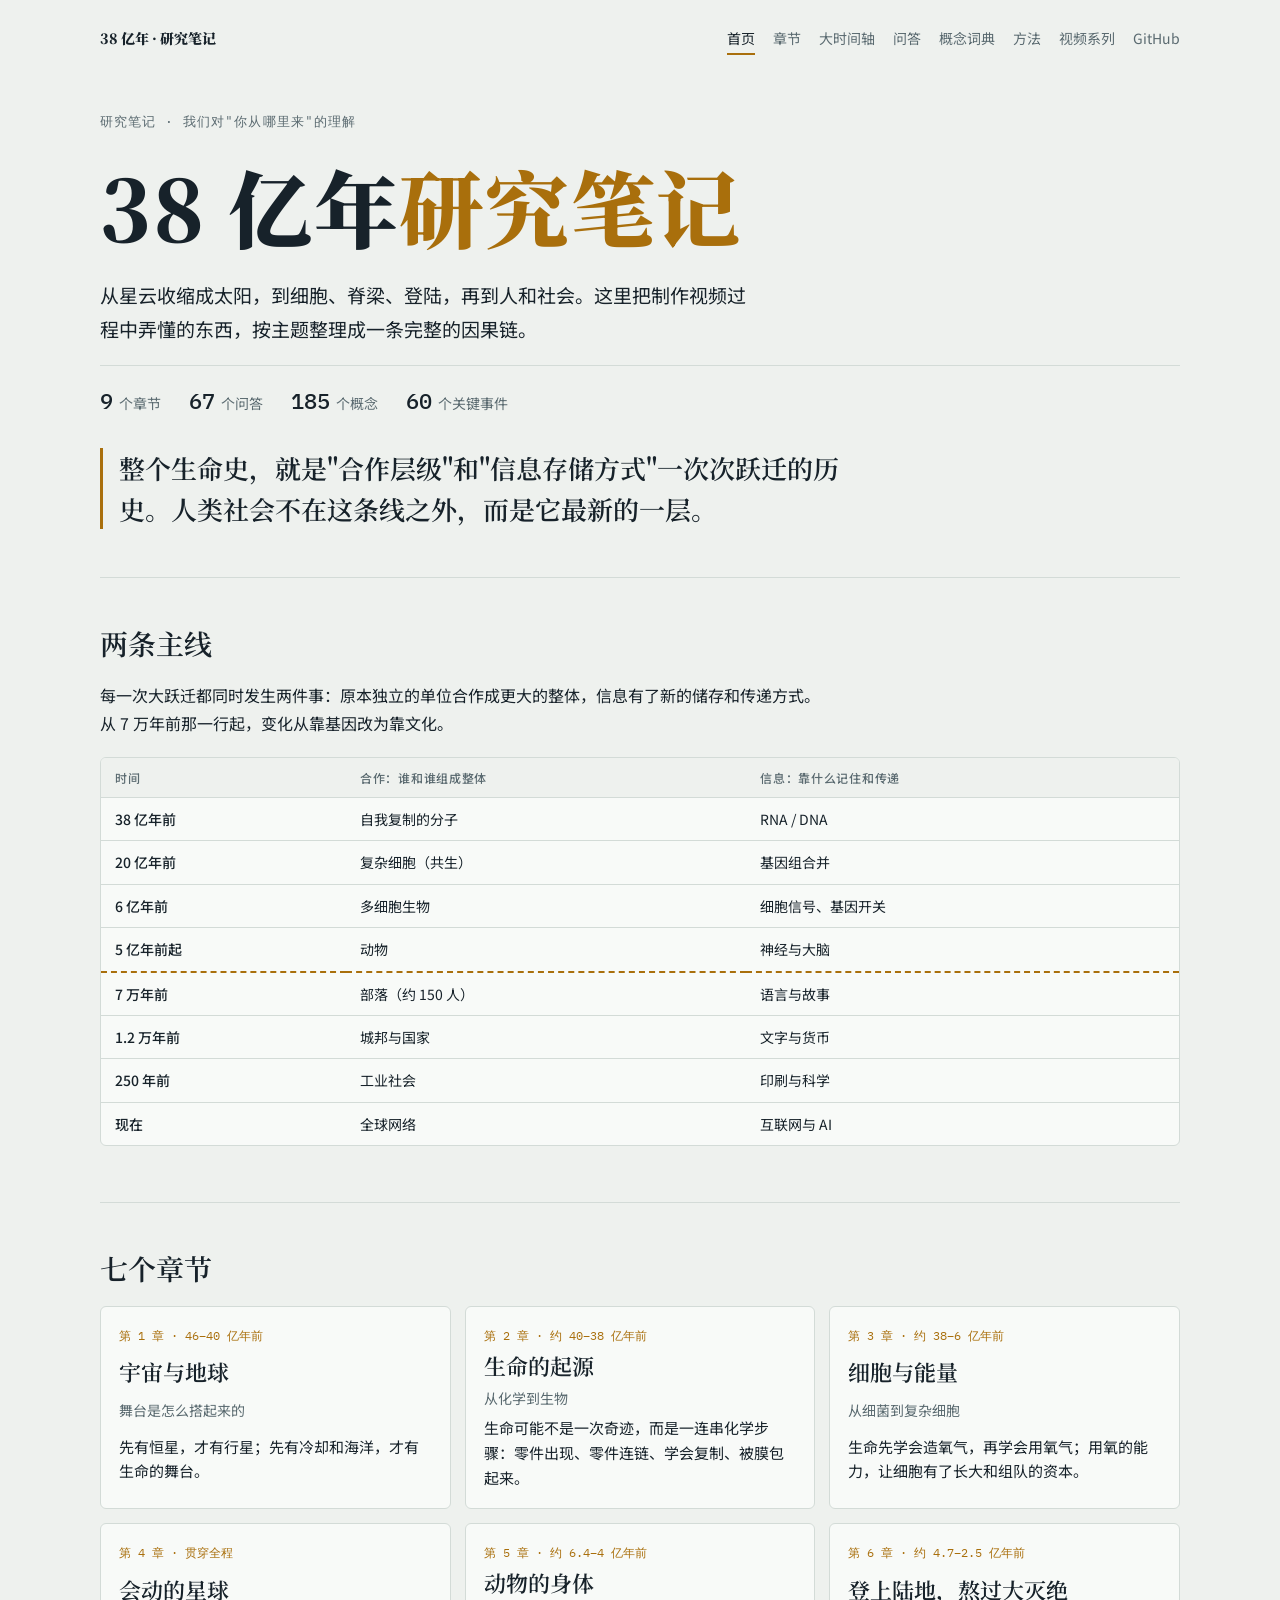
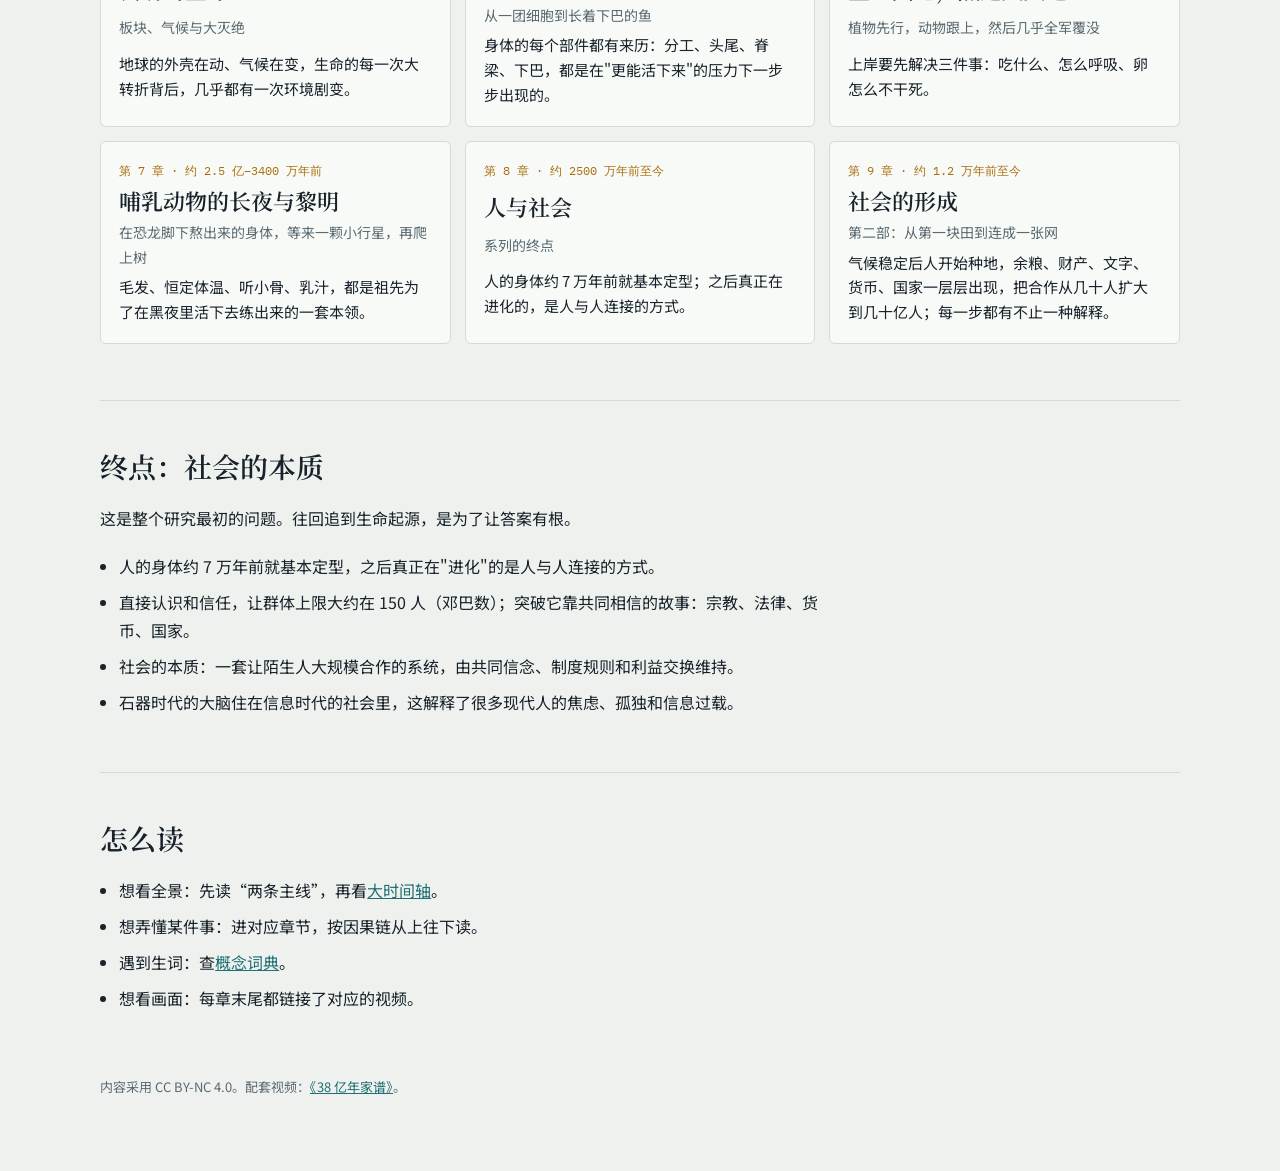
==== commit 3f7fd540: "社会的形成一章收尾：丝绸之路、印刷、大航海、工业革命、互联网，38 亿年主线 Co-Authored-By: Claude Opus 5.5 <noreply@anthropic.com> Claud" ====
--- a/index.html
+++ b/index.html
@@ -3,7 +3,7 @@
 <title>38 亿年研究笔记</title><meta name="description" content="我们对“你从哪里来”的理解：两条主线、七个章节、大时间轴、问答与概念词典。"><link rel="preconnect" href="https://fonts.googleapis.com"><link rel="stylesheet" href="https://fonts.googleapis.com/css2?family=Noto+Serif+SC:wght@600;900&family=Noto+Sans+SC:wght@400;500;700&family=IBM+Plex+Mono:wght@400;500&display=swap"><link rel="stylesheet" href="style.css"></head>
 <body><div class="wrap"><nav class="nav" aria-label="网站导航"><a class="brand" href="index.html">38 亿年 · 研究笔记</a><a href="index.html" aria-current="page">首页</a><a href="ch-earth.html">章节</a><a href="timeline.html">大时间轴</a><a href="questions.html">问答</a><a href="glossary.html">概念词典</a><a href="method.html">方法</a><a href="https://bluesky-rgb.github.io/38-billion-years-video/site/">视频系列</a><a href="https://github.com/bluesky-rgb/38-billion-years-research">GitHub</a></nav><header class="top"><p class="kicker">研究笔记 · 我们对"你从哪里来"的理解</p><h1>38 亿年<em>研究笔记</em></h1>
 <p class="lede">从星云收缩成太阳，到细胞、脊梁、登陆，再到人和社会。这里把制作视频过程中弄懂的东西，按主题整理成一条完整的因果链。</p>
-<div class="facts"><span><b>9</b>个章节</span><span><b>64</b>个问答</span><span><b>179</b>个概念</span><span><b>56</b>个关键事件</span></div></header>
+<div class="facts"><span><b>9</b>个章节</span><span><b>67</b>个问答</span><span><b>185</b>个概念</span><span><b>60</b>个关键事件</span></div></header>
 <p class="thesis">整个生命史，就是&quot;合作层级&quot;和&quot;信息存储方式&quot;一次次跃迁的历史。人类社会不在这条线之外，而是它最新的一层。</p>
 <section class="block"><h2>两条主线</h2><p class=col>每一次大跃迁都同时发生两件事：原本独立的单位合作成更大的整体，信息有了新的储存和传递方式。从 7 万年前那一行起，变化从靠基因改为靠文化。</p><div class="tbl"><table class="lines"><thead><tr><th>时间</th><th>合作：谁和谁组成整体</th><th>信息：靠什么记住和传递</th></tr></thead><tbody><tr><td class="k">38 亿年前</td><td>自我复制的分子</td><td>RNA / DNA</td></tr><tr><td class="k">20 亿年前</td><td>复杂细胞（共生）</td><td>基因组合并</td></tr><tr><td class="k">6 亿年前</td><td>多细胞生物</td><td>细胞信号、基因开关</td></tr><tr><td class="k">5 亿年前起</td><td>动物</td><td>神经与大脑</td></tr><tr class=gene><td class="k">7 万年前</td><td>部落（约 150 人）</td><td>语言与故事</td></tr><tr><td class="k">1.2 万年前</td><td>城邦与国家</td><td>文字与货币</td></tr><tr><td class="k">250 年前</td><td>工业社会</td><td>印刷与科学</td></tr><tr><td class="k">现在</td><td>全球网络</td><td>互联网与 AI</td></tr></tbody></table></div></section>
 <section class="block"><h2>七个章节</h2><div class="chapters"><a class="chap" href="ch-earth.html"><span class="no">第 1 章 · 46–40 亿年前</span><h3>宇宙与地球</h3><span class="sub">舞台是怎么搭起来的</span><p>先有恒星，才有行星；先有冷却和海洋，才有生命的舞台。</p></a><a class="chap" href="ch-life.html"><span class="no">第 2 章 · 约 40–38 亿年前</span><h3>生命的起源</h3><span class="sub">从化学到生物</span><p>生命可能不是一次奇迹，而是一连串化学步骤：零件出现、零件连链、学会复制、被膜包起来。</p></a><a class="chap" href="ch-cell.html"><span class="no">第 3 章 · 约 38–6 亿年前</span><h3>细胞与能量</h3><span class="sub">从细菌到复杂细胞</span><p>生命先学会造氧气，再学会用氧气；用氧的能力，让细胞有了长大和组队的资本。</p></a><a class="chap" href="ch-planet.html"><span class="no">第 4 章 · 贯穿全程</span><h3>会动的星球</h3><span class="sub">板块、气候与大灭绝</span><p>地球的外壳在动、气候在变，生命的每一次大转折背后，几乎都有一次环境剧变。</p></a><a class="chap" href="ch-body.html"><span class="no">第 5 章 · 约 6.4–4 亿年前</span><h3>动物的身体</h3><span class="sub">从一团细胞到长着下巴的鱼</span><p>身体的每个部件都有来历：分工、头尾、脊梁、下巴，都是在&quot;更能活下来&quot;的压力下一步步出现的。</p></a><a class="chap" href="ch-land.html"><span class="no">第 6 章 · 约 4.7–2.5 亿年前</span><h3>登上陆地，熬过大灭绝</h3><span class="sub">植物先行，动物跟上，然后几乎全军覆没</span><p>上岸要先解决三件事：吃什么、怎么呼吸、卵怎么不干死。</p></a><a class="chap" href="ch-mammal.html"><span class="no">第 7 章 · 约 2.5 亿–3400 万年前</span><h3>哺乳动物的长夜与黎明</h3><span class="sub">在恐龙脚下熬出来的身体，等来一颗小行星，再爬上树</span><p>毛发、恒定体温、听小骨、乳汁，都是祖先为了在黑夜里活下去练出来的一套本领。</p></a><a class="chap" href="ch-human.html"><span class="no">第 8 章 · 约 2500 万年前至今</span><h3>人与社会</h3><span class="sub">系列的终点</span><p>人的身体约 7 万年前就基本定型；之后真正在进化的，是人与人连接的方式。</p></a><a class="chap" href="ch-society.html"><span class="no">第 9 章 · 约 1.2 万年前至今</span><h3>社会的形成</h3><span class="sub">第二部：从第一块田到连成一张网</span><p>气候稳定后人开始种地，余粮、财产、文字、货币、国家一层层出现，把合作从几十人扩大到几十亿人；每一步都有不止一种解释。</p></a></div></section>
